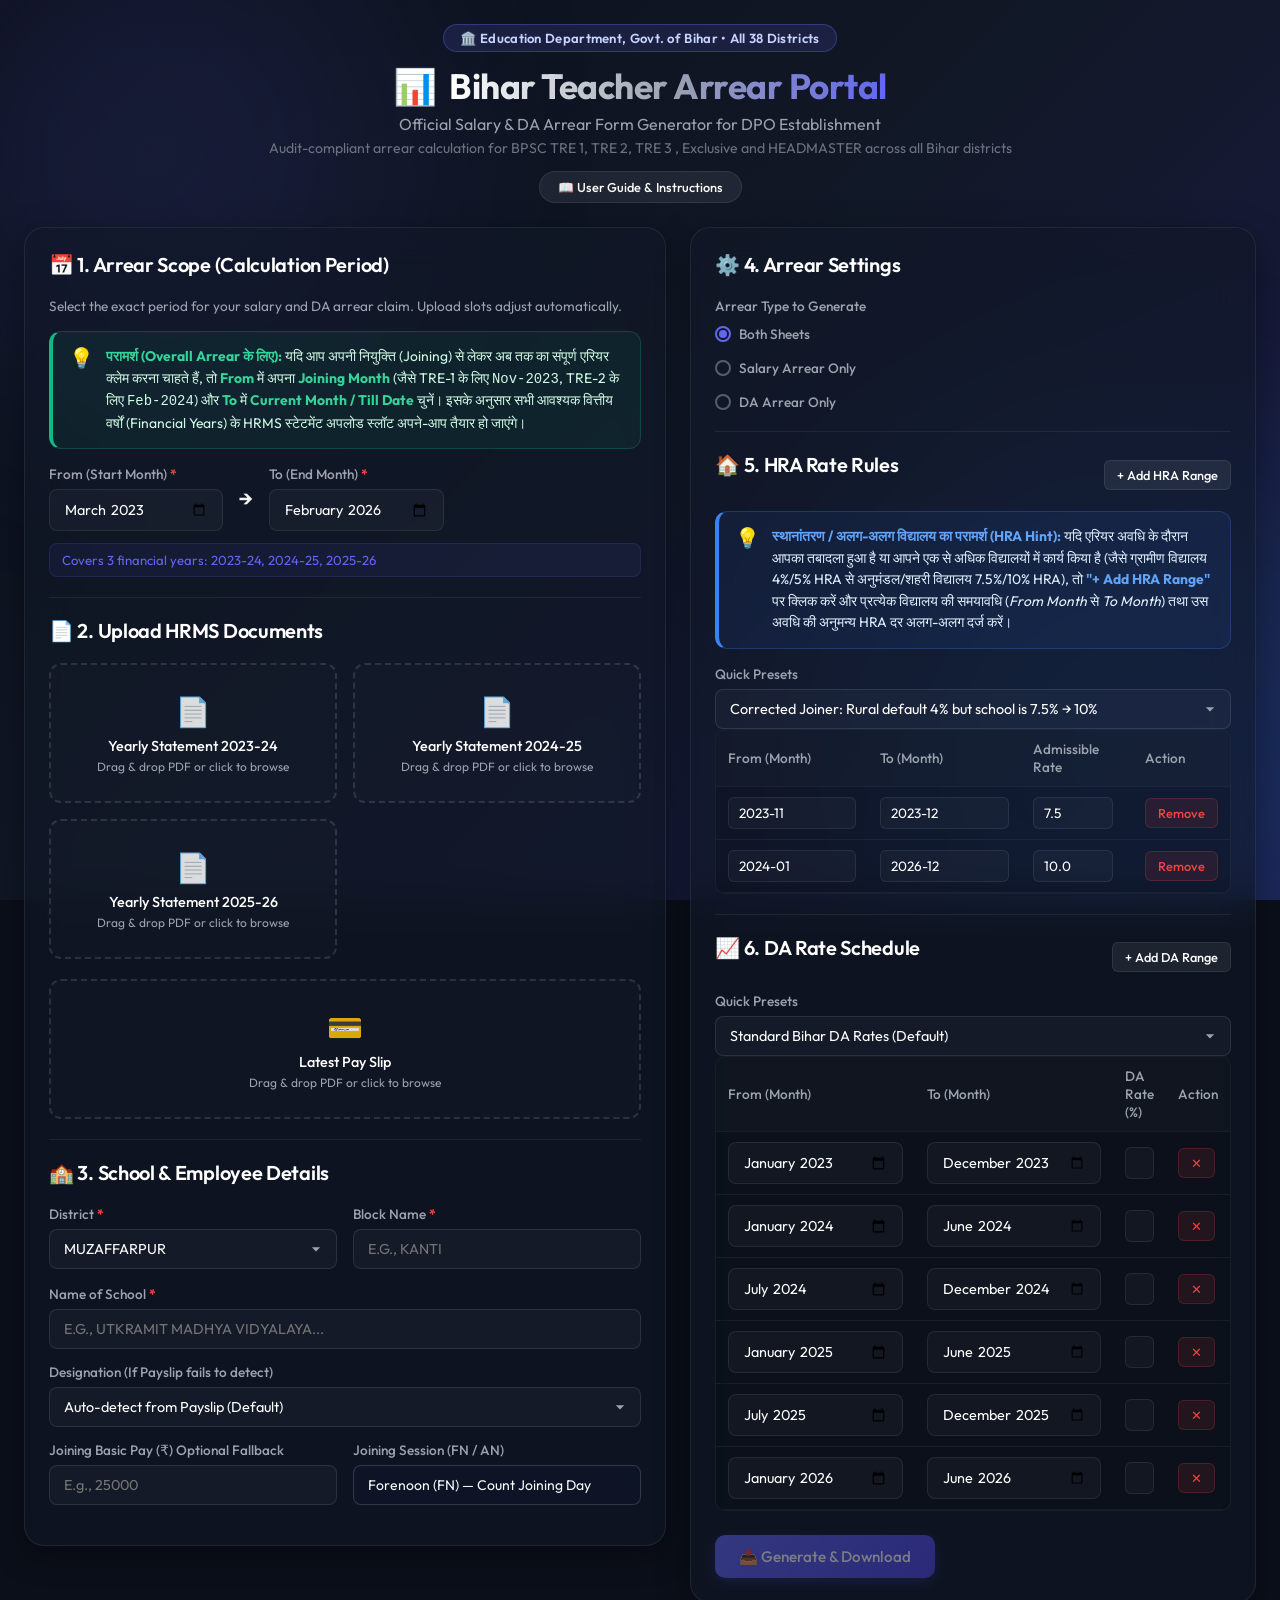
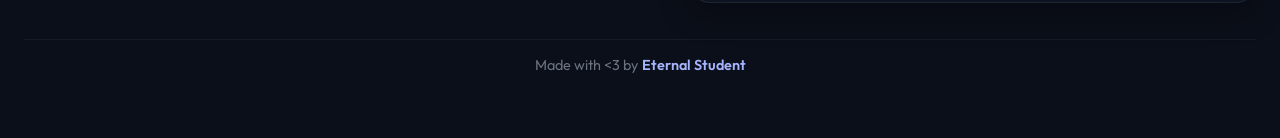
==== index.html @ 8f2e3400 "fix(ui): polish mobile design, add footer, Hindi guidance hints, and fix ACCOUNT typo in excel templ" ====
<!DOCTYPE html>
<html lang="en">
<head>
    <meta charset="UTF-8">
    <meta name="viewport" content="width=device-width, initial-scale=1.0">
    <title>Bihar Teacher Arrear Portal — DPO Establishment (All Districts)</title>
    <link rel="preconnect" href="https://fonts.googleapis.com">
    <link rel="preconnect" href="https://fonts.gstatic.com" crossorigin>
    <link href="https://fonts.googleapis.com/css2?family=Outfit:wght@300;400;500;600;700&display=swap" rel="stylesheet">
    <link rel="stylesheet" href="style.css">
    <script src="script.js" defer></script>
</head>
<body>
    <div class="glass-bg"></div>
    <div class="container">
        <header>
            <div class="portal-badge">🏛️ Education Department, Govt. of Bihar • All 38 Districts</div>
            <div class="logo-container">
                <div class="logo-icon">📊</div>
                <h1>Bihar Teacher Arrear Portal</h1>
            </div>
            <p class="subtitle">Official Salary & DA Arrear Form Generator for DPO Establishment</p>
            <p class="portal-desc">Audit-compliant arrear calculation for BPSC TRE 1, TRE 2, TRE 3 , Exclusive and HEADMASTER  across all Bihar districts</p>
            <div style="margin-top: 14px;">
                <button type="button" class="btn btn-secondary btn-sm" id="btn-open-guide" onclick="document.getElementById('user-guide-modal').style.display='flex'" style="border-radius: 20px; padding: 7px 18px; display: inline-flex; align-items: center; gap: 6px; cursor: pointer; font-weight: 500;">
                    📖 User Guide & Instructions
                </button>
            </div>
        </header>

        <main>
            <form id="arrear-form" class="grid-layout" enctype="multipart/form-data">
                <!-- Left Panel: Documents & Basic Info -->
                <section class="card upload-card">
                    <h2>📅 1. Arrear Scope (Calculation Period)</h2>
                    <p class="scope-description">Select the exact period for your salary and DA arrear claim. Upload slots adjust automatically.</p>
                    
                    <div class="guidance-box recommendation-box">
                        <div class="guidance-icon">💡</div>
                        <div class="guidance-content">
                            <strong>परामर्श (Overall Arrear के लिए):</strong>
                            यदि आप अपनी नियुक्ति (Joining) से लेकर अब तक का संपूर्ण एरियर क्लेम करना चाहते हैं, तो <strong>From</strong> में अपना <strong>Joining Month</strong> (जैसे TRE-1 के लिए <code>Nov-2023</code>, TRE-2 के लिए <code>Feb-2024</code>) और <strong>To</strong> में <strong>Current Month / Till Date</strong> चुनें। इसके अनुसार सभी आवश्यक वित्तीय वर्षों (Financial Years) के HRMS स्टेटमेंट अपलोड स्लॉट अपने-आप तैयार हो जाएंगे।
                        </div>
                    </div>

                    <div class="scope-selector">
                        <div class="input-group">
                            <label for="scope-start">From (Start Month) <span class="required-star">*</span></label>
                            <input type="month" id="scope-start" value="2023-03">
                        </div>
                        <span class="scope-arrow">→</span>
                        <div class="input-group">
                            <label for="scope-end">To (End Month) <span class="required-star">*</span></label>
                            <input type="month" id="scope-end" value="2026-02">
                        </div>
                    </div>
                    <div class="scope-info" id="scope-info">Covers 3 financial years: 2023-24, 2024-25, 2025-26</div>
                    
                    <div class="section-divider"></div>

                    <h2>📄 2. Upload HRMS Documents</h2>
                    <div class="upload-grid" id="upload-grid">
                        <!-- Dynamic yearly statement slots will be generated by JS -->
                    </div>
                    <div class="drop-zone" id="dz-ps" style="margin-bottom: 20px;">
                        <span class="drop-zone-icon">💳</span>
                        <span class="drop-zone-title">Latest Pay Slip</span>
                        <span class="drop-zone-desc">Drag & drop PDF or click to browse</span>
                        <div class="file-name-badge" id="name-ps"></div>
                    </div>
                    <input type="file" name="payslip_pdf" id="file-ps" accept="application/pdf" style="opacity: 0; position: absolute; width: 0; height: 0; pointer-events: none;">

                    <div class="section-divider"></div>

                    <h2>🏫 3. School & Employee Details</h2>
                    <div class="input-row">
                        <div class="input-group">
                            <label for="district">District <span class="required-star">*</span></label>
                            <select id="district" name="district" required class="uppercase-input">
                                <option value="ARARIA">ARARIA</option>
                                <option value="ARWAL">ARWAL</option>
                                <option value="AURANGABAD">AURANGABAD</option>
                                <option value="BANKA">BANKA</option>
                                <option value="BEGUSARAI">BEGUSARAI</option>
                                <option value="BHAGALPUR">BHAGALPUR</option>
                                <option value="BHOJPUR">BHOJPUR (ARA)</option>
                                <option value="BUXAR">BUXAR</option>
                                <option value="DARBHANGA">DARBHANGA</option>
                                <option value="EAST CHAMPARAN">EAST CHAMPARAN (MOTIHARI)</option>
                                <option value="GAYA">GAYA</option>
                                <option value="GOPALGANJ">GOPALGANJ</option>
                                <option value="JAMUI">JAMUI</option>
                                <option value="JEHANABAD">JEHANABAD</option>
                                <option value="KAIMUR">KAIMUR (BHABUA)</option>
                                <option value="KATIHAR">KATIHAR</option>
                                <option value="KHAGARIA">KHAGARIA</option>
                                <option value="KISHANGANJ">KISHANGANJ</option>
                                <option value="LAKHISARAI">LAKHISARAI</option>
                                <option value="MADHEPURA">MADHEPURA</option>
                                <option value="MADHUBANI">MADHUBANI</option>
                                <option value="MUNGER">MUNGER</option>
                                <option value="MUZAFFARPUR" selected>MUZAFFARPUR</option>
                                <option value="NALANDA">NALANDA (BIHAR SHARIF)</option>
                                <option value="NAWADA">NAWADA</option>
                                <option value="PATNA">PATNA</option>
                                <option value="PURNIA">PURNIA</option>
                                <option value="ROHTAS">ROHTAS (SASARAM)</option>
                                <option value="SAHARSA">SAHARSA</option>
                                <option value="SAMASTIPUR">SAMASTIPUR</option>
                                <option value="SARAN">SARAN (CHHAPRA)</option>
                                <option value="SHEIKHPURA">SHEIKHPURA</option>
                                <option value="SHEOHAR">SHEOHAR</option>
                                <option value="SITAMARHI">SITAMARHI</option>
                                <option value="SIWAN">SIWAN</option>
                                <option value="SUPAUL">SUPAUL</option>
                                <option value="VAISHALI">VAISHALI (HAJIPUR)</option>
                                <option value="WEST CHAMPARAN">WEST CHAMPARAN (BETTIAH)</option>
                                <option value="OTHER">OTHER (TYPE CUSTOM)</option>
                            </select>
                            <input type="text" id="district-custom" placeholder="ENTER DISTRICT NAME" style="display: none; margin-top: 8px; text-transform: uppercase;" class="uppercase-input">
                        </div>
                        <div class="input-group">
                            <label for="block-name">Block Name <span class="required-star">*</span></label>
                            <input type="text" id="block-name" name="block_name" placeholder="E.G., KANTI" required class="uppercase-input">
                        </div>
                    </div>
                    
                    <div class="input-group" style="margin-top: 14px;">
                        <label for="school-name">Name of School <span class="required-star">*</span></label>
                        <input type="text" id="school-name" name="school_name" placeholder="E.G., UTKRAMIT MADHYA VIDYALAYA..." required class="uppercase-input">
                    </div>
                    
                    <div class="input-group" style="margin-top: 14px;">
                        <label for="designation">Designation (If Payslip fails to detect)</label>
                        <select id="designation" name="designation">
                            <option value="">Auto-detect from Payslip (Default)</option>
                            <option value="School Teacher(1-5)">Basic Grade Teacher (Class 1-5)</option>
                            <option value="School Teacher(6-8)">Graduate Grade Teacher (Class 6-8)</option>
                            <option value="School Teacher(9-10)">Secondary Teacher (Class 9-10)</option>
                            <option value="School Teacher(11-12)">Higher Secondary Teacher (Class 11-12)</option>
                            <option value="Headmaster">Headmaster</option>
                        </select>
                    </div>
                    
                    <div class="input-row" style="margin-top: 14px;">
                        <div class="input-group">
                            <label for="joining-basic">Joining Basic Pay (₹) <span class="badge badge-info">Optional Fallback</span></label>
                            <input type="number" id="joining-basic" name="joining_basic" placeholder="E.g., 25000">
                        </div>

                        <div class="input-group">
                            <label for="joining-session">Joining Session (FN / AN)</label>
                            <select id="joining-session" name="joining_session" style="width: 100%; padding: 10px 14px; background: rgba(15, 23, 42, 0.6); border: 1px solid rgba(255, 255, 255, 0.15); border-radius: 8px; color: #f8fafc; font-size: 14px; outline: none;">
                                <option value="FN" selected>Forenoon (FN) — Count Joining Day</option>
                                <option value="AN">Afternoon (AN) — Exclude Joining Day</option>
                            </select>
                        </div>
                    </div>
                </section>

                <!-- Right Panel: Settings & Rules -->
                <section class="card settings-card">
                    <h2>⚙️ 4. Arrear Settings</h2>
                    <div class="input-row settings-row">
                        <div class="input-group">
                            <label>Arrear Type to Generate</label>
                            <div class="radio-group">
                                <label class="radio-label">
                                    <input type="radio" name="arrear_type" value="both" checked>
                                    <span class="radio-custom"></span> Both Sheets
                                </label>
                                <label class="radio-label">
                                    <input type="radio" name="arrear_type" value="salary">
                                    <span class="radio-custom"></span> Salary Arrear Only
                                </label>
                                <label class="radio-label">
                                    <input type="radio" name="arrear_type" value="da">
                                    <span class="radio-custom"></span> DA Arrear Only
                                </label>
                            </div>
                        </div>
                    </div>

                    <div class="section-divider"></div>

                    <div class="hra-section-header">
                        <h2>🏠 5. HRA Rate Rules</h2>
                        <button type="button" class="btn btn-secondary btn-sm" id="btn-add-hra">+ Add HRA Range</button>
                    </div>
                    
                    <div class="guidance-box hint-box">
                        <div class="guidance-icon">💡</div>
                        <div class="guidance-content">
                            <strong>स्थानांतरण / अलग-अलग विद्यालय का परामर्श (HRA Hint):</strong>
                            यदि एरियर अवधि के दौरान आपका तबादला हुआ है या आपने एक से अधिक विद्यालयों में कार्य किया है (जैसे ग्रामीण विद्यालय 4%/5% HRA से अनुमंडल/शहरी विद्यालय 7.5%/10% HRA), तो <strong>"+ Add HRA Range"</strong> पर क्लिक करें और प्रत्येक विद्यालय की समयावधि (<em>From Month</em> से <em>To Month</em>) तथा उस अवधि की अनुमन्य HRA दर अलग-अलग दर्ज करें।
                        </div>
                    </div>

                    <div class="input-group" style="margin-top: 8px;">
                        <label for="hra-presets">Quick Presets</label>
                        <select id="hra-presets" class="preset-select">
                            <option value="">-- Choose a standard preset or customize below --</option>
                            <option value="4to5">Cat A: 4% (before Jan-24) → 5% (after Jan-24)</option>
                            <option value="7.5to10">Cat B: 7.5% (before Jan-24) → 10% (after Jan-24)</option>
                            <option value="corrected">Corrected Joiner: Rural default 4% but school is 7.5% → 10%</option>
                            <option value="custom">Custom Configuration</option>
                        </select>
                    </div>

                    <div class="hra-table-container" style="margin-bottom: 20px;">
                        <table class="hra-table" id="hra-table">
                            <thead>
                                <tr>
                                    <th>From (Month)</th>
                                    <th>To (Month)</th>
                                    <th>Admissible Rate</th>
                                    <th>Action</th>
                                </tr>
                            </thead>
                            <tbody id="hra-table-body">
                                <!-- HRA Rows dynamically added -->
                            </tbody>
                        </table>
                    </div>

                    <div class="section-divider"></div>

                    <div class="hra-section-header">
                        <h2>📈 6. DA Rate Schedule</h2>
                        <button type="button" class="btn btn-secondary btn-sm" id="btn-add-da">+ Add DA Range</button>
                    </div>

                    <div class="input-group" style="margin-top: 8px;">
                        <label for="da-presets">Quick Presets</label>
                        <select id="da-presets" class="preset-select">
                            <option value="standard" selected>Standard Bihar DA Rates (Default)</option>
                            <option value="custom">Custom Configuration</option>
                        </select>
                    </div>

                    <div class="hra-table-container">
                        <table class="hra-table" id="da-table">
                            <thead>
                                <tr>
                                    <th>From (Month)</th>
                                    <th>To (Month)</th>
                                    <th>DA Rate (%)</th>
                                    <th>Action</th>
                                </tr>
                            </thead>
                            <tbody id="da-table-body">
                                <!-- DA Rows dynamically added -->
                            </tbody>
                        </table>
                    </div>

                    <div class="actions" style="margin-top: 24px;">
                        <button type="submit" class="btn btn-primary" id="btn-submit" disabled>📥 Generate & Download</button>
                    </div>
                </section>
            </form>

            <div class="progress-bar-container" id="progress-container" style="display: none;">
                <div class="progress-bar" id="progress-bar"></div>
                <div class="progress-status" id="progress-status">Uploading documents...</div>
            </div>
        </main>

        <footer class="site-footer">
            <p>Made with &lt;3 by <strong>Eternal Student</strong></p>
        </footer>
    </div>

    <!-- Donation Modal -->
    <div id="donation-modal" class="modal-overlay" style="display: none;">
        <div class="modal-content">
            <button class="modal-close-btn" id="btn-close-modal">×</button>
            <div class="modal-header-box">
                <div class="modal-icon">☕</div>
                <h2>Thank You for Using the Portal!</h2>
                <p>Your arrear spreadsheet has been generated successfully and your download has started.</p>
            </div>
            
            <div class="modal-body-text">
                <p>If you found this tool helpful and appreciate the independent developer's effort to save your valuable time, consider supporting further maintenance and server costs by buying a cup of tea!</p>
            </div>
            
            <div class="qr-pay-card" onclick="window.location.href='upi://pay?pa=eternalstudent@cnrb&pn=Teacher%20Arrear%20Portal&cu=INR'" style="cursor: pointer; background: rgba(255, 255, 255, 0.04); border: 1px solid rgba(99, 102, 241, 0.25); border-radius: 16px; padding: 16px; margin-bottom: 16px; text-align: center; transition: transform 0.2s, border-color 0.2s;">
                <div style="background: #ffffff; padding: 12px; border-radius: 12px; display: inline-block; box-shadow: 0 8px 24px rgba(0, 0, 0, 0.4);">
                    <img src="[data-uri]" alt="Scan to Pay via UPI" style="width: 170px; height: 170px; display: block; border-radius: 6px;">
                </div>
                <div style="margin-top: 10px; font-size: 0.82rem; color: #a5b4fc; font-weight: 500; display: flex; align-items: center; justify-content: center; gap: 6px;">
                    <span>📲</span> <span>Scan with PhonePe, GPay, Paytm or BHIM</span>
                </div>
            </div>

            <div class="upi-box" onclick="navigator.clipboard.writeText('eternalstudent@cnrb'); alert('UPI ID copied: eternalstudent@cnrb');" style="cursor: pointer;" title="Click to copy UPI ID">
                <span class="upi-label">UPI ID:</span>
                <span class="upi-value">eternalstudent@cnrb</span>
                <span style="font-size: 0.75rem; color: #a5b4fc; background: rgba(99, 102, 241, 0.2); padding: 2px 6px; border-radius: 4px; margin-left: 4px;">Copy</span>
            </div>
            <button class="btn btn-primary" id="btn-modal-ok" style="width: 100%;">Got it, Close</button>
        </div>
    </div>

    <!-- User Guide Modal -->
    <div id="user-guide-modal" class="modal-overlay" style="display: none;">
        <div class="modal-content guide-modal-content">
            <button class="modal-close-btn" id="btn-close-guide" onclick="document.getElementById('user-guide-modal').style.display='none'">×</button>
            <div class="modal-header-box">
                <div class="modal-icon">📖</div>
                <h2>Portal User Guide & Instructions</h2>
                <p>Complete guide to generating audit-compliant Bihar Teacher Arrear Forms (All 38 Districts)</p>
            </div>
            
            <div class="guide-scroll-body">
                <div class="guide-section">
                    <h3>🚀 1. Prerequisites (Documents Needed)</h3>
                    <ul>
                        <li><strong>Latest Pay Slip PDF:</strong> Auto-extracts Name, PRAN, PAN, Bank Account, IFSC, and Date of Joining (DOJ).</li>
                        <li><strong>Yearly Payment Statement PDFs:</strong> Auto-extracts monthly drawn salary. Supports full 12-month or ongoing/partial FY statements.</li>
                    </ul>
                </div>

                <div class="guide-section">
                    <h3>📑 2. Step-by-Step Instructions</h3>
                    <ol>
                        <li><strong>Arrear Scope:</strong> Select From & To months. <em>Recommendation:</em> Set From month to your joining month and To month to till date for an overall complete claim. Upload slots adjust automatically.</li>
                        <li><strong>Upload PDFs:</strong> Drag & drop or browse your HRMS statements and pay slip.</li>
                        <li><strong>District & School Details:</strong> Select your District (supports all 38 districts of Bihar) and enter Block Name and School Name. All names are automatically formatted in capital letters on the official DPO format.</li>
                        <li><strong>Designation & Basic Fallbacks:</strong> If payslip fails to auto-detect designation, select it manually. If joining month was partial or non-standard, enter your <em>Joining Basic Pay (₹)</em> to lock in the statutory Fitment Matrix step.</li>
                        <li><strong>HRA Rates & Multi-School Transfers:</strong> Choose HRA presets (4%→5%, 7.5%→10%, or Corrected Joiner). If you transferred between rural and urban schools during the arrear period, add separate rows for each school's period.</li>
                    </ol>
                </div>

                <div class="guide-section">
                    <h3>🧮 3. Excel Formulas & Arrear Deduction</h3>
                    <p>The generated Excel embeds live formulas matching official DPO formats:</p>
                    <ul>
                        <li><strong>Admissible Net:</strong> <code>Gross - NPS - GIS - Professional Tax</code></li>
                        <li><strong>Drawn Net:</strong> <code>Regular Drawn Gross - NPS - GIS</code></li>
                        <li><strong>Arrear Row:</strong> If an arrear bill was drawn in a month, an <em>Arrear Row</em> is added right below that month. Arrear Gross is placed under Basic, Arrear NPS under NPS, and Arrear Net under Net Amount.</li>
                        <li><strong>Net Difference:</strong> Automatically subtracts Arrear Row Net from total arrear payable.</li>
                    </ul>
                </div>

                <div class="guide-section warning-guide-box">
                    <h3>🛠️ 4. Manual Verification & Troubleshooting</h3>
                    <p><strong>Value Discrepancy Tip:</strong> If any month in the generated Excel has a discrepancy compared to your official records, verify that month against your HRMS Yearly Payment Statement. You can directly paste or type the correct drawn value into the Excel sheet — all formulas will instantly recalculate the totals automatically!</p>
                </div>
            </div>

            <button class="btn btn-primary" id="btn-guide-ok" onclick="document.getElementById('user-guide-modal').style.display='none'" style="margin-top: 16px; width: 100%;">Got it, Close</button>
        </div>
    </div>
</body>
</html>
---- style.css ----
/* style.css - Premium Glassmorphism Theme in Dark Mode */

:root {
    --bg-gradient: linear-gradient(135deg, #0b0f19 0%, #111827 50%, #1e1b4b 100%);
    --panel-bg: rgba(17, 24, 39, 0.55);
    --panel-border: rgba(255, 255, 255, 0.07);
    --accent-glow: rgba(99, 102, 241, 0.15);
    --accent-color: #6366f1; /* Indigo */
    --accent-gradient: linear-gradient(135deg, #6366f1 0%, #4f46e5 100%);
    --accent-hover: #4f46e5;
    
    --text-primary: #f3f4f6;
    --text-secondary: #9ca3af;
    --text-muted: #6b7280;
    
    --success-color: #10b981; /* Teal */
    --warning-color: #f59e0b; /* Amber */
    --danger-color: #ef4444; /* Rose */
}

* {
    margin: 0;
    padding: 0;
    box-sizing: border-box;
}

body {
    font-family: 'Outfit', sans-serif;
    background-color: #0b0f19;
    background-image: var(--bg-gradient);
    background-attachment: fixed;
    color: var(--text-primary);
    min-height: 100vh;
    display: flex;
    justify-content: center;
    align-items: center;
    padding: 24px;
    overflow-x: hidden;
}

/* Glass background circles */
.glass-bg {
    position: fixed;
    top: 0;
    left: 0;
    right: 0;
    bottom: 0;
    pointer-events: none;
    z-index: -1;
    overflow: hidden;
}

.glass-bg::before, .glass-bg::after {
    content: '';
    position: absolute;
    border-radius: 50%;
    filter: blur(120px);
    opacity: 0.13;
}

.glass-bg::before {
    width: 500px;
    height: 500px;
    background: #6366f1;
    top: -100px;
    left: -100px;
}

.glass-bg::after {
    width: 600px;
    height: 600px;
    background: #0ea5e9;
    bottom: -150px;
    right: -150px;
}

.container {
    width: 100%;
    max-width: 1400px;
    margin: 0 auto;
}

header {
    margin-bottom: 24px;
    text-align: center;
}

.logo-container {
    display: flex;
    align-items: center;
    justify-content: center;
    gap: 12px;
    margin-bottom: 6px;
}

.logo-icon {
    font-size: 2.2rem;
    animation: pulse 2s infinite ease-in-out;
}

header h1 {
    font-weight: 700;
    font-size: 2.2rem;
    letter-spacing: -0.5px;
    background: linear-gradient(to right, #ffffff, #9ca3af, #6366f1);
    -webkit-background-clip: text;
    -webkit-text-fill-color: transparent;
}

.subtitle {
    font-size: 1rem;
    color: var(--text-secondary);
}

.portal-badge {
    display: inline-flex;
    align-items: center;
    gap: 6px;
    padding: 5px 16px;
    border-radius: 20px;
    font-size: 0.82rem;
    font-weight: 600;
    letter-spacing: 0.3px;
    background: rgba(99, 102, 241, 0.15);
    border: 1px solid rgba(99, 102, 241, 0.35);
    color: #c7d2fe;
    margin-bottom: 12px;
}

.portal-desc {
    font-size: 0.88rem;
    color: var(--text-muted);
    margin-top: 5px;
}

/* Guidance & Hint Callout Boxes */
.guidance-box {
    display: flex;
    align-items: flex-start;
    gap: 12px;
    padding: 14px 16px;
    border-radius: 12px;
    margin: 14px 0 16px 0;
    font-size: 0.87rem;
    line-height: 1.55;
    transition: all 0.2s ease;
}

.guidance-icon {
    font-size: 1.25rem;
    line-height: 1;
    flex-shrink: 0;
    margin-top: 2px;
}

.guidance-content {
    flex: 1;
}

.recommendation-box {
    background: rgba(16, 185, 129, 0.08);
    border: 1px solid rgba(16, 185, 129, 0.25);
    border-left: 4px solid var(--success-color);
    color: #d1fae5;
}

.recommendation-box strong {
    color: #34d399;
}

.hint-box {
    background: rgba(59, 130, 246, 0.08);
    border: 1px solid rgba(59, 130, 246, 0.25);
    border-left: 4px solid #3b82f6;
    color: #e0f2fe;
}

.hint-box strong {
    color: #60a5fa;
}



.uppercase-input {
    text-transform: uppercase;
}

.required-star {
    color: var(--danger-color);
    font-weight: bold;
}

/* Main Grid Layout */
.grid-layout {
    display: grid;
    grid-template-columns: 1.1fr 0.9fr;
    gap: 24px;
    align-items: start;
}

@media (max-width: 1024px) {
    .grid-layout {
        grid-template-columns: 1fr;
    }
}

/* Card glassmorphism styling */
.card {
    background: var(--panel-bg);
    border: 1px solid var(--panel-border);
    border-radius: 20px;
    padding: 24px;
    backdrop-filter: blur(20px);
    -webkit-backdrop-filter: blur(20px);
    box-shadow: 0 8px 32px 0 rgba(0, 0, 0, 0.37);
    transition: transform 0.3s ease, box-shadow 0.3s ease;
}

.card:hover {
    box-shadow: 0 12px 40px 0 rgba(99, 102, 241, 0.1);
}

.card h2 {
    font-size: 1.25rem;
    font-weight: 600;
    margin-bottom: 20px;
    color: #ffffff;
    display: flex;
    align-items: center;
    gap: 8px;
    letter-spacing: -0.3px;
}

/* Upload zone grid */
.upload-grid {
    display: grid;
    grid-template-columns: 1fr 1fr;
    gap: 16px;
    margin-bottom: 20px;
}

@media (max-width: 640px) {
    .upload-grid {
        grid-template-columns: 1fr;
    }
}

.drop-zone {
    border: 2px dashed rgba(255, 255, 255, 0.12);
    border-radius: 12px;
    padding: 20px;
    text-align: center;
    cursor: pointer;
    background: rgba(255, 255, 255, 0.01);
    transition: all 0.3s cubic-bezier(0.4, 0, 0.2, 1);
    display: flex;
    flex-direction: column;
    align-items: center;
    justify-content: center;
    min-height: 140px;
}

.drop-zone:hover, .drop-zone.dragover {
    border-color: var(--accent-color);
    background: rgba(99, 102, 241, 0.04);
    box-shadow: 0 0 16px var(--accent-glow);
}

.drop-zone-icon {
    font-size: 1.8rem;
    margin-bottom: 8px;
    opacity: 0.85;
}

.drop-zone-title {
    font-weight: 500;
    font-size: 0.9rem;
    margin-bottom: 4px;
    color: #ffffff;
}

.drop-zone-desc {
    font-size: 0.75rem;
    color: var(--text-secondary);
}

.file-name-badge {
    margin-top: 10px;
    font-size: 0.8rem;
    color: var(--success-color);
    background: rgba(16, 185, 129, 0.1);
    padding: 4px 8px;
    border-radius: 6px;
    display: none;
    max-width: 90%;
    overflow: hidden;
    text-overflow: ellipsis;
    white-space: nowrap;
}

/* Dividers & Form Groups */
.section-divider {
    height: 1px;
    background: rgba(255, 255, 255, 0.07);
    margin: 20px 0;
}

.input-row {
    display: grid;
    grid-template-columns: 1fr 1fr;
    gap: 16px;
    margin-bottom: 16px;
}

.input-group {
    display: flex;
    flex-direction: column;
    gap: 6px;
}

.input-group label {
    font-size: 0.85rem;
    font-weight: 500;
    color: var(--text-secondary);
}

.input-group input[type="text"], 
.input-group input[type="number"], 
.input-group select, 
.preset-select {
    background: rgba(255, 255, 255, 0.03);
    border: 1px solid rgba(255, 255, 255, 0.1);
    border-radius: 8px;
    padding: 10px 14px;
    color: #ffffff;
    font-family: inherit;
    font-size: 0.9rem;
    outline: none;
    transition: all 0.3s ease;
    width: 100%;
}

.input-group select, .preset-select {
    cursor: pointer;
    appearance: none;
    -webkit-appearance: none;
    -moz-appearance: none;
    background-image: url("data:image/svg+xml;utf8,<svg fill='%239ca3af' height='24' viewBox='0 0 24 24' width='24' xmlns='http://www.w3.org/2000/svg'><path d='M7 10l5 5 5-5z'/><path d='M0 0h24v24H0z' fill='none'/></svg>");
    background-repeat: no-repeat;
    background-position: right 10px center;
    background-size: 20px;
    padding-right: 35px;
}

.input-group input[type="text"]:focus, 
.input-group input[type="number"]:focus, 
.input-group select:focus, 
.preset-select:focus {
    border-color: var(--accent-color);
    box-shadow: 0 0 10px var(--accent-glow);
    background: rgba(255, 255, 255, 0.05);
}

.preset-select option, .input-group select option {
    background: #0f172a;
    color: #ffffff;
}

/* Radio buttons alignment */
.radio-group {
    display: flex;
    gap: 16px;
    margin-top: 4px;
    flex-wrap: wrap;
}

.radio-label {
    display: flex;
    align-items: center;
    gap: 8px;
    cursor: pointer;
    font-size: 0.88rem;
    color: var(--text-secondary);
}

.radio-label input {
    display: none;
}

.radio-custom {
    width: 16px;
    height: 16px;
    border: 2px solid rgba(255, 255, 255, 0.3);
    border-radius: 50%;
    display: inline-block;
    position: relative;
    transition: all 0.3s ease;
}

.radio-label input:checked + .radio-custom {
    border-color: var(--accent-color);
}

.radio-label input:checked + .radio-custom::after {
    content: '';
    width: 8px;
    height: 8px;
    background: var(--accent-color);
    border-radius: 50%;
    position: absolute;
    top: 50%;
    left: 50%;
    transform: translate(-50%, -50%);
}

/* HRA rate builder section */
.hra-section-header {
    display: flex;
    justify-content: space-between;
    align-items: center;
    margin-bottom: 12px;
}

.hra-table-container {
    background: rgba(0, 0, 0, 0.15);
    border-radius: 10px;
    border: 1px solid rgba(255, 255, 255, 0.05);
    overflow: hidden;
    margin-bottom: 24px;
}

.hra-table {
    width: 100%;
    border-collapse: collapse;
    font-size: 0.85rem;
}

.hra-table th, .hra-table td {
    padding: 10px 12px;
    text-align: left;
    border-bottom: 1px solid rgba(255, 255, 255, 0.05);
}

.hra-table th {
    background: rgba(255, 255, 255, 0.02);
    color: var(--text-secondary);
    font-weight: 500;
}

.hra-table input {
    background: rgba(255, 255, 255, 0.03);
    border: 1px solid rgba(255, 255, 255, 0.08);
    border-radius: 6px;
    padding: 6px 10px;
    color: #ffffff;
    font-family: inherit;
    font-size: 0.85rem;
    width: 100%;
    outline: none;
}

.hra-table input:focus {
    border-color: var(--accent-color);
}

/* Action buttons */
.action-buttons {
    display: grid;
    grid-template-columns: 1fr 1fr;
    gap: 16px;
    margin-top: 16px;
}

.btn {
    font-family: inherit;
    font-size: 0.95rem;
    font-weight: 500;
    padding: 12px 24px;
    border-radius: 10px;
    cursor: pointer;
    border: none;
    transition: all 0.3s cubic-bezier(0.4, 0, 0.2, 1);
    display: flex;
    align-items: center;
    justify-content: center;
    gap: 8px;
}

.btn:disabled {
    opacity: 0.45;
    cursor: not-allowed;
}

.btn-primary {
    background: var(--accent-gradient);
    color: #ffffff;
    box-shadow: 0 4px 14px rgba(99, 102, 241, 0.3);
}

.btn-primary:not(:disabled):hover {
    background: var(--accent-color);
    box-shadow: 0 6px 20px rgba(99, 102, 241, 0.5);
    transform: translateY(-2px);
}

.btn-secondary {
    background: rgba(255, 255, 255, 0.07);
    color: #ffffff;
    border: 1px solid rgba(255, 255, 255, 0.08);
}

.btn-secondary:not(:disabled):hover {
    background: rgba(255, 255, 255, 0.12);
    transform: translateY(-2px);
}

.btn-sm {
    padding: 6px 12px;
    font-size: 0.8rem;
    border-radius: 6px;
}

.btn-danger {
    background: rgba(239, 68, 68, 0.1);
    color: var(--danger-color);
    border: 1px solid rgba(239, 68, 68, 0.2);
}

.btn-danger:hover {
    background: rgba(239, 68, 68, 0.2);
}

/* Right Panel: Preview Section */
.preview-placeholder {
    height: 400px;
    display: flex;
    flex-direction: column;
    align-items: center;
    justify-content: center;
    text-align: center;
    color: var(--text-secondary);
    padding: 24px;
}

.spinner-icon {
    font-size: 3rem;
    margin-bottom: 16px;
    opacity: 0.5;
}

.preview-placeholder p {
    font-size: 0.85rem;
    max-width: 300px;
    margin-top: 6px;
}

.preview-content {
    animation: fadeIn 0.4s ease-in-out;
}

.alert-box {
    background: rgba(245, 158, 11, 0.1);
    border: 1px solid rgba(245, 158, 11, 0.2);
    color: var(--warning-color);
    border-radius: 8px;
    padding: 12px 16px;
    font-size: 0.82rem;
    margin-bottom: 16px;
}

.employee-header {
    display: flex;
    align-items: center;
    gap: 16px;
    background: rgba(255, 255, 255, 0.02);
    border: 1px solid rgba(255, 255, 255, 0.05);
    border-radius: 12px;
    padding: 16px;
    margin-bottom: 16px;
}

.emp-avatar {
    font-size: 2.2rem;
    background: rgba(99, 102, 241, 0.1);
    width: 50px;
    height: 50px;
    border-radius: 50%;
    display: flex;
    align-items: center;
    justify-content: center;
}

.emp-meta h3 {
    font-size: 1.1rem;
    color: #ffffff;
    font-weight: 600;
}

.emp-meta p {
    font-size: 0.8rem;
    color: var(--text-secondary);
}

.emp-badge {
    margin-left: auto;
    font-size: 0.78rem;
    background: var(--accent-gradient);
    color: #ffffff;
    padding: 4px 10px;
    border-radius: 20px;
    font-weight: 500;
}

.info-grid {
    display: grid;
    grid-template-columns: 1fr 1fr;
    gap: 12px;
    margin-bottom: 16px;
}

.info-item {
    background: rgba(0, 0, 0, 0.15);
    border: 1px solid rgba(255, 255, 255, 0.03);
    border-radius: 8px;
    padding: 10px 14px;
    display: flex;
    flex-direction: column;
}

.info-label {
    font-size: 0.75rem;
    color: var(--text-secondary);
    margin-bottom: 2px;
}

.info-val {
    font-size: 0.88rem;
    font-weight: 500;
    color: #ffffff;
}

/* Metric display */
.summary-box {
    background: rgba(99, 102, 241, 0.07);
    border: 1px solid rgba(99, 102, 241, 0.15);
    border-radius: 12px;
    padding: 18px;
    margin-bottom: 20px;
    text-align: center;
    position: relative;
    overflow: hidden;
}

.summary-metric {
    display: flex;
    flex-direction: column;
    margin-bottom: 6px;
}

.metric-label {
    font-size: 0.85rem;
    color: var(--text-secondary);
}

.metric-val {
    font-size: 2rem;
    font-weight: 700;
    color: #ffffff;
    background: linear-gradient(to right, #ffffff, #a5b4fc);
    -webkit-background-clip: text;
    -webkit-text-fill-color: transparent;
}

.summary-desc {
    font-size: 0.82rem;
    font-style: italic;
    color: var(--text-secondary);
}

/* Detail list styling */
.details-list-header {
    margin-bottom: 10px;
}

.details-list-header h3 {
    font-size: 0.95rem;
    color: #ffffff;
    font-weight: 600;
}

.details-list-container {
    max-height: 250px;
    overflow-y: auto;
    border-radius: 10px;
    border: 1px solid rgba(255, 255, 255, 0.05);
    background: rgba(0, 0, 0, 0.15);
}

.details-table {
    width: 100%;
    border-collapse: collapse;
    font-size: 0.8rem;
}

.details-table th, .details-table td {
    padding: 8px 12px;
    text-align: left;
    border-bottom: 1px solid rgba(255, 255, 255, 0.05);
}

.details-table th {
    background: rgba(255, 255, 255, 0.02);
    color: var(--text-secondary);
    position: sticky;
    top: 0;
    z-index: 10;
}

.details-table tr:hover td {
    background: rgba(255, 255, 255, 0.02);
}

/* Animations */
@keyframes pulse {
    0%, 100% { transform: scale(1); }
    50% { transform: scale(1.08); }
}

@keyframes fadeIn {
    from { opacity: 0; transform: translateY(10px); }
    to { opacity: 1; transform: translateY(0); }
}

/* Helper Utilities */
.text-success {
    color: var(--success-color) !important;
}

.text-bold {
    font-weight: 600;
}

/* Progress Bar Styles */
.progress-container {
    background: rgba(255, 255, 255, 0.03);
    border: 1px solid rgba(255, 255, 255, 0.08);
    border-radius: 12px;
    padding: 15px;
    box-shadow: 0 4px 30px rgba(0, 0, 0, 0.2);
    backdrop-filter: blur(10px);
    -webkit-backdrop-filter: blur(10px);
    animation: fadeIn 0.3s ease-out;
}

.progress-header {
    display: flex;
    justify-content: space-between;
    align-items: center;
    margin-bottom: 8px;
    font-size: 0.85rem;
}

.progress-status {
    font-weight: 500;
    color: var(--text-secondary);
}

.progress-percent {
    font-weight: 700;
    color: var(--primary-color);
}

.progress-bar-bg {
    width: 100%;
    height: 8px;
    background: rgba(255, 255, 255, 0.05);
    border-radius: 4px;
    overflow: hidden;
}

.progress-bar-fill {
    height: 100%;
    width: 0%;
    background: linear-gradient(90deg, var(--primary-color), #8b5cf6);
    border-radius: 4px;
    transition: width 0.3s ease-in-out;
    box-shadow: 0 0 10px rgba(99, 102, 241, 0.5);
}

/* Arrear Scope Section */
.scope-description {
    font-size: 0.85rem;
    color: var(--text-secondary);
    margin-bottom: 16px;
}

.scope-selector {
    display: flex;
    align-items: center;
    gap: 16px;
    margin-bottom: 12px;
}

.scope-arrow {
    color: var(--primary-color);
    font-size: 1.3rem;
    font-weight: 600;
}

.scope-info {
    font-size: 0.82rem;
    color: var(--accent-color);
    padding: 8px 12px;
    background: rgba(99, 102, 241, 0.08);
    border: 1px solid rgba(99, 102, 241, 0.15);
    border-radius: 8px;
    margin-bottom: 8px;
}

input[type="month"] {
    background: rgba(255, 255, 255, 0.03);
    border: 1px solid rgba(255, 255, 255, 0.08);
    border-radius: 8px;
    padding: 10px 14px;
    color: #ffffff;
    font-family: inherit;
    font-size: 0.9rem;
    outline: none;
    width: 100%;
}

input[type="month"]:focus {
    border-color: var(--accent-color);
}

/* Fitment Badge */
.fitment-badge {
    background: rgba(16, 185, 129, 0.08);
    border: 1px solid rgba(16, 185, 129, 0.2);
    border-radius: 10px;
    padding: 14px 16px;
    margin-bottom: 16px;
}

.fitment-header {
    font-size: 0.82rem;
    font-weight: 600;
    color: #10b981;
    margin-bottom: 8px;
    text-transform: uppercase;
    letter-spacing: 0.5px;
}

.fitment-details {
    display: flex;
    gap: 20px;
    flex-wrap: wrap;
}

.fitment-item {
    font-size: 0.88rem;
    color: var(--text-secondary);
}

.fitment-item strong {
    color: #ffffff;
}

/* Footer Styling */
footer {
    text-align: center;
    margin-top: 3rem;
    padding: 1.5rem 0;
    font-size: 0.85rem;
    color: var(--text-secondary);
    border-top: 1px solid rgba(255, 255, 255, 0.05);
}

footer .heart {
    color: #ef4444;
    animation: heartBeat 1.2s infinite;
    display: inline-block;
}

@keyframes heartBeat {
    0%, 100% { transform: scale(1); }
    50% { transform: scale(1.2); }
}

/* Modal Overlay */
.modal-overlay {
    position: fixed;
    top: 0;
    left: 0;
    width: 100%;
    height: 100%;
    background: rgba(0, 0, 0, 0.6);
    backdrop-filter: blur(8px);
    -webkit-backdrop-filter: blur(8px);
    display: flex;
    justify-content: center;
    align-items: center;
    z-index: 2000;
    animation: fadeIn 0.25s ease-out;
}

/* Modal Content Card */
.modal-content {
    background: rgba(20, 24, 33, 0.95);
    border: 1px solid rgba(255, 255, 255, 0.1);
    border-radius: 16px;
    padding: 30px;
    width: 90%;
    max-width: 450px;
    text-align: center;
    box-shadow: 0 10px 40px rgba(0, 0, 0, 0.5);
    position: relative;
    animation: scaleIn 0.3s cubic-bezier(0.34, 1.56, 0.64, 1);
}

@keyframes scaleIn {
    from { transform: scale(0.9); opacity: 0; }
    to { transform: scale(1); opacity: 1; }
}

.modal-close-btn {
    position: absolute;
    top: 15px;
    right: 15px;
    background: none;
    border: none;
    font-size: 1.5rem;
    color: var(--text-secondary);
    cursor: pointer;
    transition: color 0.2s;
}

.modal-close-btn:hover {
    color: #ffffff;
}

.modal-icon {
    font-size: 3rem;
    margin-bottom: 15px;
}

.modal-content h2 {
    font-size: 1.3rem;
    font-weight: 600;
    margin-bottom: 10px;
    color: #ffffff;
}

.modal-content p {
    font-size: 0.9rem;
    color: var(--text-secondary);
    line-height: 1.5;
    margin-bottom: 20px;
}

/* UPI Info Container */
.upi-box {
    background: rgba(99, 102, 241, 0.08);
    border: 1px dashed rgba(99, 102, 241, 0.3);
    border-radius: 8px;
    padding: 12px;
    margin-bottom: 20px;
    display: flex;
    justify-content: center;
    align-items: center;
    gap: 8px;
    font-size: 0.95rem;
}

.upi-label {
    color: var(--text-secondary);
    font-weight: 500;
}

.upi-value {
    color: #ffffff;
    font-weight: 700;
    letter-spacing: 0.5px;
}

/* User Guide Modal Styles */
.guide-modal-content {
    max-width: 650px !important;
    text-align: left !important;
    max-height: 85vh;
    display: flex;
    flex-direction: column;
}

.modal-header-box {
    text-align: center;
    margin-bottom: 16px;
}

.guide-scroll-body {
    overflow-y: auto;
    max-height: 55vh;
    padding-right: 8px;
    margin-bottom: 12px;
}

.guide-section {
    background: rgba(255, 255, 255, 0.02);
    border: 1px solid rgba(255, 255, 255, 0.06);
    border-radius: 10px;
    padding: 16px;
    margin-bottom: 14px;
}

.guide-section h3 {
    font-size: 1rem;
    color: #ffffff;
    margin-bottom: 8px;
}

.guide-section p, .guide-section li {
    font-size: 0.86rem;
    color: var(--text-secondary);
    line-height: 1.5;
}

.guide-section ul, .guide-section ol {
    margin-left: 18px;
    margin-top: 6px;
}

.guide-section code {
    background: rgba(99, 102, 241, 0.15);
    color: #a5b4fc;
    padding: 2px 6px;
    border-radius: 4px;
    font-family: monospace;
    font-size: 0.82rem;
}

.warning-guide-box {
    background: rgba(245, 158, 11, 0.08);
    border: 1px solid rgba(245, 158, 11, 0.2);
}

.warning-guide-box h3 {
    color: var(--warning-color);
}


/* Site Footer */
.site-footer {
    margin-top: 36px;
    margin-bottom: 24px;
    text-align: center;
    padding: 16px;
    color: var(--text-muted);
    font-size: 0.9rem;
}

.site-footer p {
    display: inline-flex;
    align-items: center;
    justify-content: center;
    gap: 4px;
}

.site-footer strong {
    color: #a5b4fc;
    font-weight: 600;
}

/* Responsive adjustments for tablet and mobile screens (<= 768px) */
@media (max-width: 768px) {
    body {
        padding: 16px 12px;
    }

    .container {
        width: 100%;
        max-width: 100%;
        padding: 0;
    }

    header {
        margin-bottom: 20px;
    }

    header h1 {
        font-size: 1.8rem;
    }

    .subtitle {
        font-size: 0.95rem;
    }

    .portal-desc {
        font-size: 0.86rem;
        padding: 0 4px;
        line-height: 1.45;
    }

    .card {
        padding: 20px 16px;
        border-radius: 16px;
    }

    .card h2 {
        font-size: 1.15rem;
        margin-bottom: 16px;
    }

    .upload-grid {
        grid-template-columns: 1fr;
        gap: 12px;
    }

    .input-row {
        grid-template-columns: 1fr;
        gap: 14px;
        margin-bottom: 14px;
    }

    .scope-selector {
        flex-direction: column;
        align-items: stretch;
        gap: 10px;
    }

    .scope-selector .input-group {
        width: 100%;
    }

    .scope-arrow {
        align-self: center;
        transform: rotate(90deg);
        margin: 2px 0;
        font-size: 1.2rem;
    }

    .radio-group {
        flex-direction: column;
        gap: 10px;
        width: 100%;
    }

    .radio-label {
        width: 100%;
        padding: 10px 14px;
        background: rgba(255, 255, 255, 0.03);
        border: 1px solid rgba(255, 255, 255, 0.08);
        border-radius: 8px;
        transition: all 0.2s ease;
    }

    .radio-label:hover {
        background: rgba(255, 255, 255, 0.06);
    }

    .guidance-box {
        padding: 12px 14px;
        gap: 10px;
        font-size: 0.85rem;
        line-height: 1.5;
    }

    .guidance-icon {
        font-size: 1.15rem;
    }

    .hra-section-header {
        flex-wrap: wrap;
        gap: 10px;
    }

    .hra-table-container {
        overflow-x: auto;
        -webkit-overflow-scrolling: touch;
        margin-bottom: 16px;
    }

    .hra-table {
        min-width: 440px;
    }

    .hra-table th, .hra-table td {
        padding: 8px 8px;
        font-size: 0.82rem;
    }

    .btn {
        padding: 11px 18px;
        font-size: 0.92rem;
    }

    .site-footer {
        margin-top: 28px;
        margin-bottom: 16px;
        padding: 12px;
        font-size: 0.85rem;
    }
}

/* Extra small mobile screens (<= 480px) */
@media (max-width: 480px) {
    body {
        padding: 12px 8px;
    }

    header {
        margin-bottom: 16px;
    }

    header h1 {
        font-size: 1.45rem;
        line-height: 1.25;
    }

    .logo-container {
        gap: 8px;
    }

    .logo-icon {
        font-size: 1.8rem;
    }

    .portal-badge {
        font-size: 0.74rem;
        padding: 4px 10px;
        white-space: normal;
        text-align: center;
        line-height: 1.35;
    }

    .subtitle {
        font-size: 0.84rem;
    }

    .portal-desc {
        font-size: 0.78rem;
    }

    .card {
        padding: 16px 12px;
        border-radius: 14px;
    }

    .card h2 {
        font-size: 1.05rem;
        margin-bottom: 12px;
    }

    .input-row {
        gap: 12px;
        margin-bottom: 12px;
    }

    .input-group label {
        font-size: 0.82rem;
    }

    .input-group input[type="text"], 
    .input-group input[type="number"], 
    .input-group select, 
    .preset-select,
    input[type="month"] {
        padding: 9px 12px;
        font-size: 0.85rem;
    }

    .guidance-box {
        padding: 10px 12px;
        gap: 8px;
        font-size: 0.8rem;
        line-height: 1.45;
        margin: 10px 0 14px 0;
    }

    .guidance-icon {
        font-size: 1.05rem;
    }

    .btn {
        padding: 10px 14px;
        font-size: 0.88rem;
    }

    .hra-table th, .hra-table td {
        padding: 7px 5px;
        font-size: 0.78rem;
    }

    .modal-content {
        padding: 18px 12px;
        border-radius: 14px;
    }

    .guide-scroll-body {
        max-height: 50vh;
    }
}
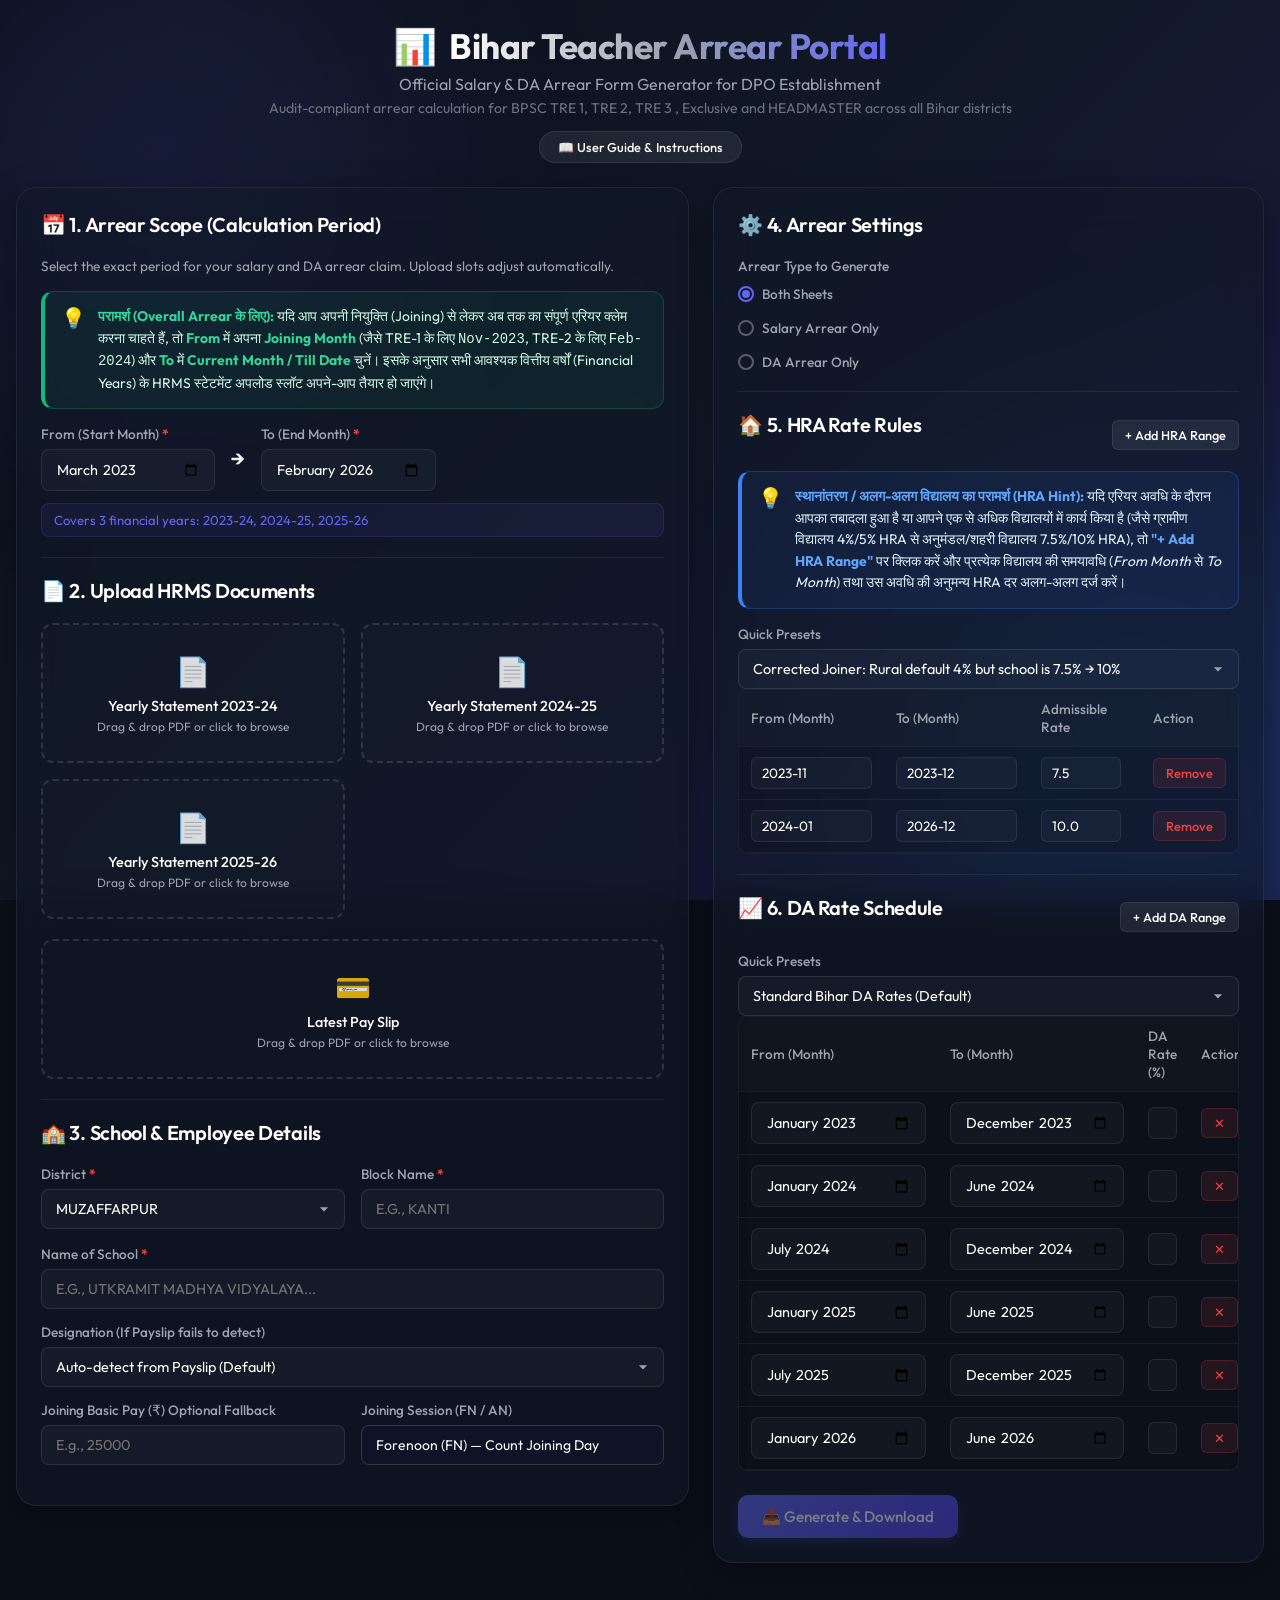
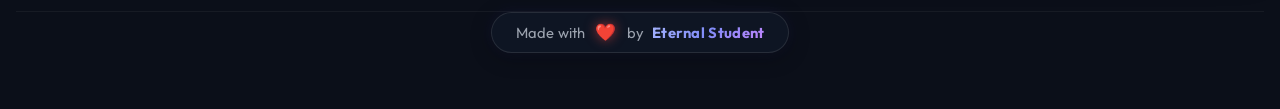
==== commit 753e86cf: "fix(ui): remove top portal badge, enhance footer with glassmorphic pill badge, and fix mobile horizo" ====
--- a/index.html
+++ b/index.html
@@ -14,7 +14,6 @@
     <div class="glass-bg"></div>
     <div class="container">
         <header>
-            <div class="portal-badge">🏛️ Education Department, Govt. of Bihar • All 38 Districts</div>
             <div class="logo-container">
                 <div class="logo-icon">📊</div>
                 <h1>Bihar Teacher Arrear Portal</h1>
@@ -267,7 +266,12 @@
         </main>
 
         <footer class="site-footer">
-            <p>Made with &lt;3 by <strong>Eternal Student</strong></p>
+            <div class="footer-pill">
+                <span class="footer-text">Made with</span>
+                <span class="footer-heart" title="Love">❤️</span>
+                <span class="footer-text">by</span>
+                <strong class="footer-author">Eternal Student</strong>
+            </div>
         </footer>
     </div>
 
--- a/style.css
+++ b/style.css
@@ -31,11 +31,11 @@
     background-attachment: fixed;
     color: var(--text-primary);
     min-height: 100vh;
-    display: flex;
-    justify-content: center;
-    align-items: center;
-    padding: 24px;
+    margin: 0;
+    padding: 24px 16px;
     overflow-x: hidden;
+    box-sizing: border-box;
+    width: 100%;
 }
 
 /* Glass background circles */
@@ -112,20 +112,7 @@
     color: var(--text-secondary);
 }
 
-.portal-badge {
-    display: inline-flex;
-    align-items: center;
-    gap: 6px;
-    padding: 5px 16px;
-    border-radius: 20px;
-    font-size: 0.82rem;
-    font-weight: 600;
-    letter-spacing: 0.3px;
-    background: rgba(99, 102, 241, 0.15);
-    border: 1px solid rgba(99, 102, 241, 0.35);
-    color: #c7d2fe;
-    margin-bottom: 12px;
-}
+
 
 .portal-desc {
     font-size: 0.88rem;
@@ -144,6 +131,10 @@
     font-size: 0.87rem;
     line-height: 1.55;
     transition: all 0.2s ease;
+    word-break: break-word;
+    overflow-wrap: break-word;
+    box-sizing: border-box;
+    max-width: 100%;
 }
 
 .guidance-icon {
@@ -196,6 +187,10 @@
     grid-template-columns: 1.1fr 0.9fr;
     gap: 24px;
     align-items: start;
+    width: 100%;
+    min-width: 0;
+    max-width: 100%;
+    box-sizing: border-box;
 }
 
 @media (max-width: 1024px) {
@@ -214,6 +209,9 @@
     -webkit-backdrop-filter: blur(20px);
     box-shadow: 0 8px 32px 0 rgba(0, 0, 0, 0.37);
     transition: transform 0.3s ease, box-shadow 0.3s ease;
+    min-width: 0;
+    max-width: 100%;
+    box-sizing: border-box;
 }
 
 .card:hover {
@@ -1050,24 +1048,75 @@
 
 /* Site Footer */
 .site-footer {
-    margin-top: 36px;
-    margin-bottom: 24px;
+    margin-top: 48px;
+    margin-bottom: 32px;
+    display: flex;
+    justify-content: center;
+    align-items: center;
     text-align: center;
-    padding: 16px;
-    color: var(--text-muted);
-    font-size: 0.9rem;
-}
-
-.site-footer p {
+    padding: 0 16px;
+    width: 100%;
+    box-sizing: border-box;
+}
+
+.footer-pill {
     display: inline-flex;
     align-items: center;
-    justify-content: center;
-    gap: 4px;
-}
-
-.site-footer strong {
-    color: #a5b4fc;
-    font-weight: 600;
+    gap: 8px;
+    padding: 10px 24px;
+    background: rgba(17, 24, 39, 0.75);
+    border: 1px solid rgba(255, 255, 255, 0.1);
+    border-radius: 9999px;
+    font-size: 0.92rem;
+    color: var(--text-secondary);
+    backdrop-filter: blur(16px);
+    -webkit-backdrop-filter: blur(16px);
+    box-shadow: 0 4px 20px rgba(0, 0, 0, 0.35), 0 0 15px rgba(99, 102, 241, 0.1);
+    transition: all 0.3s cubic-bezier(0.4, 0, 0.2, 1);
+    letter-spacing: 0.2px;
+}
+
+.footer-pill:hover {
+    border-color: rgba(99, 102, 241, 0.5);
+    box-shadow: 0 6px 25px rgba(99, 102, 241, 0.25), 0 0 20px rgba(99, 102, 241, 0.15);
+    transform: translateY(-2px);
+    color: #f8fafc;
+}
+
+.footer-text {
+    color: var(--text-secondary);
+    font-weight: 400;
+}
+
+.footer-heart {
+    display: inline-block;
+    color: #ef4444;
+    font-size: 1.05rem;
+    line-height: 1;
+    margin: 0 2px;
+    animation: heartBeat 1.8s infinite ease-in-out;
+    filter: drop-shadow(0 0 6px rgba(239, 68, 68, 0.6));
+    transition: transform 0.2s ease;
+}
+
+.footer-pill:hover .footer-heart {
+    transform: scale(1.25);
+}
+
+@keyframes heartBeat {
+    0%, 100% { transform: scale(1); }
+    14% { transform: scale(1.24); }
+    28% { transform: scale(1); }
+    42% { transform: scale(1.16); }
+    70% { transform: scale(1); }
+}
+
+.footer-author {
+    font-weight: 700;
+    background: linear-gradient(135deg, #a5b4fc 0%, #818cf8 50%, #c084fc 100%);
+    -webkit-background-clip: text;
+    -webkit-text-fill-color: transparent;
+    letter-spacing: 0.3px;
 }
 
 /* Responsive adjustments for tablet and mobile screens (<= 768px) */
@@ -1177,6 +1226,9 @@
         overflow-x: auto;
         -webkit-overflow-scrolling: touch;
         margin-bottom: 16px;
+        width: 100%;
+        max-width: 100%;
+        box-sizing: border-box;
     }
 
     .hra-table {
@@ -1194,10 +1246,15 @@
     }
 
     .site-footer {
-        margin-top: 28px;
-        margin-bottom: 16px;
-        padding: 12px;
-        font-size: 0.85rem;
+        margin-top: 36px;
+        margin-bottom: 24px;
+        padding: 0 12px;
+    }
+
+    .footer-pill {
+        padding: 8px 18px;
+        font-size: 0.86rem;
+        gap: 6px;
     }
 }
 
@@ -1222,14 +1279,6 @@
 
     .logo-icon {
         font-size: 1.8rem;
-    }
-
-    .portal-badge {
-        font-size: 0.74rem;
-        padding: 4px 10px;
-        white-space: normal;
-        text-align: center;
-        line-height: 1.35;
     }
 
     .subtitle {
@@ -1298,5 +1347,17 @@
     .guide-scroll-body {
         max-height: 50vh;
     }
-}
-
+
+    .site-footer {
+        margin-top: 28px;
+        margin-bottom: 20px;
+        padding: 0 8px;
+    }
+
+    .footer-pill {
+        padding: 8px 16px;
+        font-size: 0.82rem;
+        gap: 5px;
+    }
+}
+
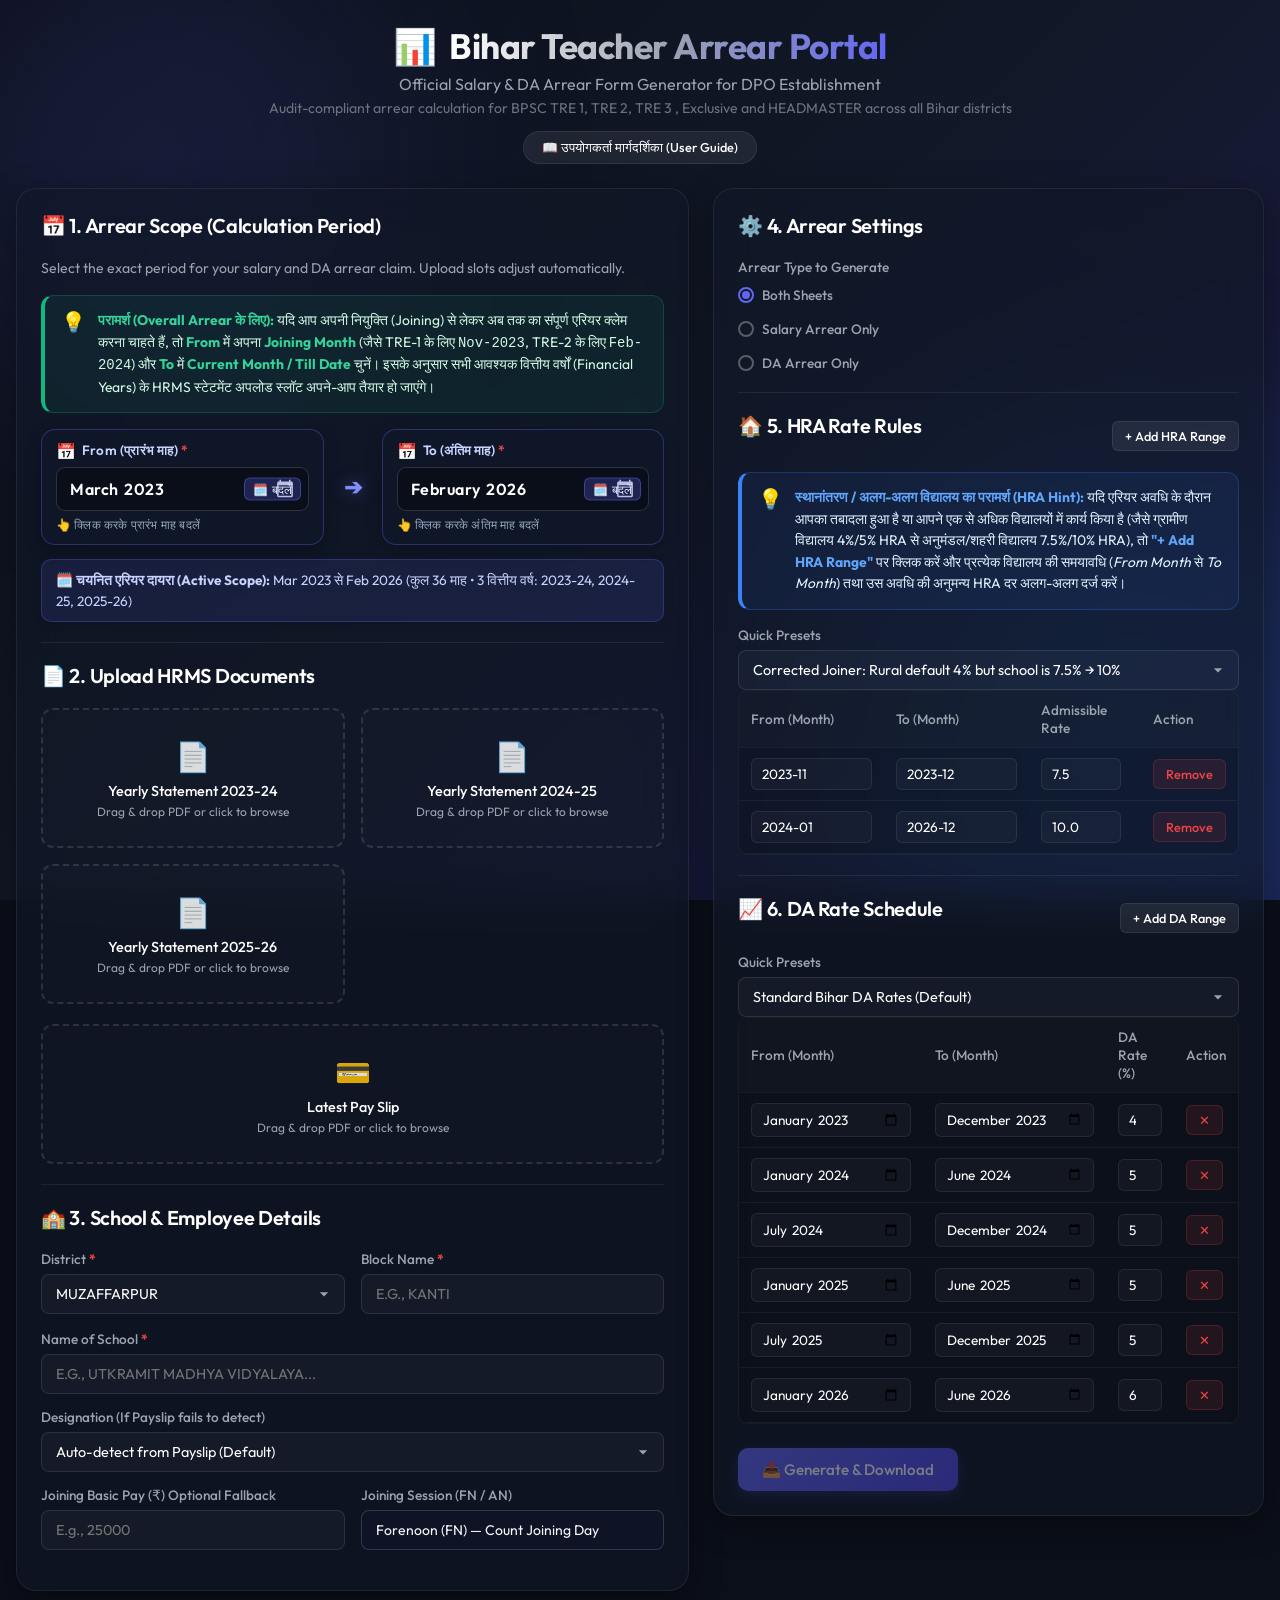
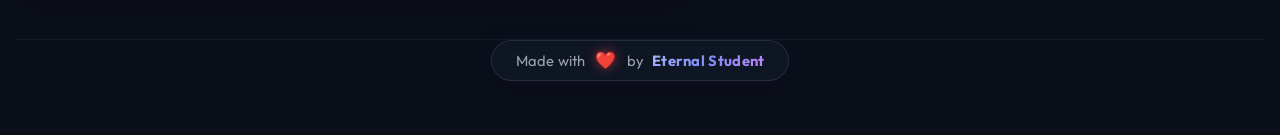
==== commit fa2ca20a: "feat(ui): redesign prominent month selector, translate user guide to Hindi, and enhance UI/UX" ====
--- a/index.html
+++ b/index.html
@@ -22,7 +22,7 @@
             <p class="portal-desc">Audit-compliant arrear calculation for BPSC TRE 1, TRE 2, TRE 3 , Exclusive and HEADMASTER  across all Bihar districts</p>
             <div style="margin-top: 14px;">
                 <button type="button" class="btn btn-secondary btn-sm" id="btn-open-guide" onclick="document.getElementById('user-guide-modal').style.display='flex'" style="border-radius: 20px; padding: 7px 18px; display: inline-flex; align-items: center; gap: 6px; cursor: pointer; font-weight: 500;">
-                    📖 User Guide & Instructions
+                    📖 उपयोगकर्ता मार्गदर्शिका (User Guide)
                 </button>
             </div>
         </header>
@@ -43,17 +43,41 @@
                     </div>
 
                     <div class="scope-selector">
-                        <div class="input-group">
-                            <label for="scope-start">From (Start Month) <span class="required-star">*</span></label>
-                            <input type="month" id="scope-start" value="2023-03">
-                        </div>
-                        <span class="scope-arrow">→</span>
-                        <div class="input-group">
-                            <label for="scope-end">To (End Month) <span class="required-star">*</span></label>
-                            <input type="month" id="scope-end" value="2026-02">
-                        </div>
-                    </div>
-                    <div class="scope-info" id="scope-info">Covers 3 financial years: 2023-24, 2024-25, 2025-26</div>
+                        <div class="scope-input-card" id="card-scope-start">
+                            <div class="scope-input-header">
+                                <span class="scope-header-icon">📅</span>
+                                <label for="scope-start">From (प्रारंभ माह) <span class="required-star">*</span></label>
+                            </div>
+                            <div class="scope-input-wrapper">
+                                <input type="month" id="scope-start" value="2023-03" title="माह चुनने के लिए क्लिक करें (Click to pick month)">
+                                <div class="scope-picker-badge">
+                                    <span>🗓️</span>
+                                    <span class="picker-btn-text">बदलें</span>
+                                </div>
+                            </div>
+                            <div class="scope-help-text">👆 क्लिक करके प्रारंभ माह बदलें</div>
+                        </div>
+
+                        <div class="scope-arrow-container">
+                            <span class="scope-arrow">➔</span>
+                        </div>
+
+                        <div class="scope-input-card" id="card-scope-end">
+                            <div class="scope-input-header">
+                                <span class="scope-header-icon">📅</span>
+                                <label for="scope-end">To (अंतिम माह) <span class="required-star">*</span></label>
+                            </div>
+                            <div class="scope-input-wrapper">
+                                <input type="month" id="scope-end" value="2026-02" title="माह चुनने के लिए क्लिक करें (Click to pick month)">
+                                <div class="scope-picker-badge">
+                                    <span>🗓️</span>
+                                    <span class="picker-btn-text">बदलें</span>
+                                </div>
+                            </div>
+                            <div class="scope-help-text">👆 क्लिक करके अंतिम माह बदलें</div>
+                        </div>
+                    </div>
+                    <div class="scope-info" id="scope-info">🗓️ चयनित एरियर दायरा: March 2023 से February 2026 (कुल 36 माह • 3 वित्तीय वर्ष: 2023-24, 2024-25, 2025-26)</div>
                     
                     <div class="section-divider"></div>
 
@@ -313,48 +337,48 @@
             <button class="modal-close-btn" id="btn-close-guide" onclick="document.getElementById('user-guide-modal').style.display='none'">×</button>
             <div class="modal-header-box">
                 <div class="modal-icon">📖</div>
-                <h2>Portal User Guide & Instructions</h2>
-                <p>Complete guide to generating audit-compliant Bihar Teacher Arrear Forms (All 38 Districts)</p>
+                <h2>पोर्टल मार्गदर्शिका एवं आवश्यक निर्देश</h2>
+                <p>बिहार के सभी 38 जिलों के शिक्षकों (TRE 1, TRE 2, TRE 3, विशिष्ट शिक्षक एवं प्रधानाध्यापक) हेतु DPO स्थापना ऑडिट-सम्मत एरियर गणना मार्गदर्शिका</p>
             </div>
             
             <div class="guide-scroll-body">
                 <div class="guide-section">
-                    <h3>🚀 1. Prerequisites (Documents Needed)</h3>
+                    <h3>🚀 1. आवश्यक दस्तावेज (Prerequisites Documents)</h3>
                     <ul>
-                        <li><strong>Latest Pay Slip PDF:</strong> Auto-extracts Name, PRAN, PAN, Bank Account, IFSC, and Date of Joining (DOJ).</li>
-                        <li><strong>Yearly Payment Statement PDFs:</strong> Auto-extracts monthly drawn salary. Supports full 12-month or ongoing/partial FY statements.</li>
+                        <li><strong>नवीनतम पे-स्लिप (Latest Pay Slip PDF):</strong> इससे आपका नाम, PRAN नंबर, PAN, बैंक खाता संख्या, IFSC कोड और योगदान तिथि (DOJ) अपने-आप निष्कासित (Auto-extract) हो जाती है।</li>
+                        <li><strong>वार्षिक भुगतान विवरणी (HRMS Yearly Payment Statements PDF):</strong> इससे प्रत्येक माह का आहरित (drawn) वेतन स्वतः प्राप्त होता है। यह 12 माह के पूर्ण वित्तीय वर्ष अथवा चालू/अपूर्ण वित्तीय वर्ष दोनों के स्टेटमेंट को सपोर्ट करता है।</li>
                     </ul>
                 </div>
 
                 <div class="guide-section">
-                    <h3>📑 2. Step-by-Step Instructions</h3>
+                    <h3>📑 2. चरण-दर-चरण प्रक्रिया (Step-by-Step Instructions)</h3>
                     <ol>
-                        <li><strong>Arrear Scope:</strong> Select From & To months. <em>Recommendation:</em> Set From month to your joining month and To month to till date for an overall complete claim. Upload slots adjust automatically.</li>
-                        <li><strong>Upload PDFs:</strong> Drag & drop or browse your HRMS statements and pay slip.</li>
-                        <li><strong>District & School Details:</strong> Select your District (supports all 38 districts of Bihar) and enter Block Name and School Name. All names are automatically formatted in capital letters on the official DPO format.</li>
-                        <li><strong>Designation & Basic Fallbacks:</strong> If payslip fails to auto-detect designation, select it manually. If joining month was partial or non-standard, enter your <em>Joining Basic Pay (₹)</em> to lock in the statutory Fitment Matrix step.</li>
-                        <li><strong>HRA Rates & Multi-School Transfers:</strong> Choose HRA presets (4%→5%, 7.5%→10%, or Corrected Joiner). If you transferred between rural and urban schools during the arrear period, add separate rows for each school's period.</li>
+                        <li><strong>एरियर दायरा (Arrear Scope):</strong> <strong>From (प्रारंभ माह)</strong> एवं <strong>To (अंतिम माह)</strong> चुनें। <em>परामर्श:</em> संपूर्ण एरियर क्लेम करने हेतु अपने योगदान माह (Joining Month) से वर्तमान माह (Till Date) तक चुनें। इसके अनुसार अपलोड स्लॉट स्वतः तैयार होंगे।</li>
+                        <li><strong>दस्तावेज अपलोड करें (Upload PDFs):</strong> संबंधित वित्तीय वर्षों के HRMS स्टेटमेंट और नवीनतम पे-स्लिप PDF को ड्रैग एवं ड्रॉप करें या ब्राउज़ करके चुनें।</li>
+                        <li><strong>जिला, प्रखंड एवं विद्यालय विवरण:</strong> अपना जिला चुनें (बिहार के सभी 38 जिले उपलब्ध हैं) तथा प्रखंड (Block) एवं विद्यालय (School) का नाम दर्ज करें। आधिकारिक DPO फॉर्मेट पर सभी विवरण स्वतः बड़े अक्षरों (CAPITAL) में लिखे जाएंगे।</li>
+                        <li><strong>पदनाम एवं मूल वेतन (Designation & Basic Fallback):</strong> यदि पे-स्लिप से पदनाम स्वतः डिटेक्ट न हो तो ड्रॉपडाउन से चुनें। यदि योगदान माह आंशिक या असामान्य था, तो अपना <em>Joining Basic Pay (₹)</em> दर्ज करें जिससे वैधानिक 7th Pay Matrix स्तर लॉक हो सके।</li>
+                        <li><strong>HRA दरें एवं स्थानांतरण (HRA Rates & Multi-School):</strong> उपयुक्त HRA प्रीसेट चुनें (4%→5%, 7.5%→10%, या संशोधित)। यदि एरियर अवधि के दौरान आपका ग्रामीण से अनुमंडल/शहरी विद्यालय में तबादला हुआ है, तो <strong>"+ Add HRA Range"</strong> जोड़कर अलग-अलग अवधि की दरें दर्ज करें।</li>
                     </ol>
                 </div>
 
                 <div class="guide-section">
-                    <h3>🧮 3. Excel Formulas & Arrear Deduction</h3>
-                    <p>The generated Excel embeds live formulas matching official DPO formats:</p>
+                    <h3>🧮 3. एक्सेल फॉर्मूला एवं एरियर कटौती (Excel Formulas & Rules)</h3>
+                    <p>जेनरेट की गई एक्सेल शीट में आधिकारिक DPO फॉर्मेट के अनुसार लाइव फॉर्मूले अंतर्निहित हैं:</p>
                     <ul>
-                        <li><strong>Admissible Net:</strong> <code>Gross - NPS - GIS - Professional Tax</code></li>
-                        <li><strong>Drawn Net:</strong> <code>Regular Drawn Gross - NPS - GIS</code></li>
-                        <li><strong>Arrear Row:</strong> If an arrear bill was drawn in a month, an <em>Arrear Row</em> is added right below that month. Arrear Gross is placed under Basic, Arrear NPS under NPS, and Arrear Net under Net Amount.</li>
-                        <li><strong>Net Difference:</strong> Automatically subtracts Arrear Row Net from total arrear payable.</li>
+                        <li><strong>अनुमन्य शुद्ध वेतन (Admissible Net):</strong> <code>Gross - NPS - GIS - Professional Tax</code></li>
+                        <li><strong>आहरित शुद्ध वेतन (Drawn Net):</strong> <code>Regular Drawn Gross - NPS - GIS</code></li>
+                        <li><strong>पूर्व में आहरित एरियर (Arrear Row):</strong> यदि किसी माह में पूर्व में कोई एरियर बिल आहरित हुआ था, तो उस माह के ठीक नीचे एक <em>Arrear Row</em> जोड़ी जाती है। एरियर ग्रॉस को बेसिक में, एरियर NPS को NPS में और शुद्ध राशि को Net Amount में रखा जाता है।</li>
+                        <li><strong>देय शुद्ध एरियर (Net Difference):</strong> कुल अनुमन्य राशि में से नियमित आहरित तथा पूर्व में आहरित एरियर की शुद्ध राशि स्वतः घटाई जाती है।</li>
                     </ul>
                 </div>
 
                 <div class="guide-section warning-guide-box">
-                    <h3>🛠️ 4. Manual Verification & Troubleshooting</h3>
-                    <p><strong>Value Discrepancy Tip:</strong> If any month in the generated Excel has a discrepancy compared to your official records, verify that month against your HRMS Yearly Payment Statement. You can directly paste or type the correct drawn value into the Excel sheet — all formulas will instantly recalculate the totals automatically!</p>
-                </div>
-            </div>
-
-            <button class="btn btn-primary" id="btn-guide-ok" onclick="document.getElementById('user-guide-modal').style.display='none'" style="margin-top: 16px; width: 100%;">Got it, Close</button>
+                    <h3>🛠️ 4. सत्यापन एवं सुधार (Verification & Troubleshooting)</h3>
+                    <p><strong>आहरित वेतन में अंतर होने पर सुझाव:</strong> यदि जेनरेट की गई एक्सेल शीट के किसी माह के आहरित मान में आपके बैंक/ट्रेजरी रिकॉर्ड की तुलना में कोई अंतर दिखे, तो अपनी HRMS Yearly Payment Statement से मिलान करें। आप एक्सेल शीट में सीधे सही आहरित मान टाइप या पेस्ट कर सकते हैं — सभी फॉर्मूले और कुल योग (Totals) तुरंत अपने-आप पुनः परिकलित हो जाएंगे!</p>
+                </div>
+            </div>
+
+            <button class="btn btn-primary" id="btn-guide-ok" onclick="document.getElementById('user-guide-modal').style.display='none'" style="margin-top: 16px; width: 100%;">समझ गया, बंद करें (Close)</button>
         </div>
     </div>
 </body>
--- a/style.css
+++ b/style.css
@@ -785,50 +785,160 @@
     box-shadow: 0 0 10px rgba(99, 102, 241, 0.5);
 }
 
-/* Arrear Scope Section */
+/* Arrear Scope Section & Prominent Month Selector */
 .scope-description {
-    font-size: 0.85rem;
+    font-size: 0.88rem;
     color: var(--text-secondary);
     margin-bottom: 16px;
+    line-height: 1.5;
 }
 
 .scope-selector {
     display: flex;
     align-items: center;
     gap: 16px;
-    margin-bottom: 12px;
-}
-
-.scope-arrow {
-    color: var(--primary-color);
-    font-size: 1.3rem;
+    margin-bottom: 14px;
+    width: 100%;
+    box-sizing: border-box;
+}
+
+.scope-input-card {
+    flex: 1;
+    background: rgba(15, 23, 42, 0.75);
+    border: 1.5px solid rgba(99, 102, 241, 0.35);
+    border-radius: 14px;
+    padding: 12px 14px;
+    cursor: pointer;
+    transition: all 0.25s ease;
+    box-shadow: 0 4px 16px rgba(0, 0, 0, 0.25);
+    box-sizing: border-box;
+    position: relative;
+}
+
+.scope-input-card:hover {
+    border-color: #818cf8;
+    background: rgba(30, 27, 75, 0.45);
+    box-shadow: 0 6px 20px rgba(99, 102, 241, 0.25);
+    transform: translateY(-2px);
+}
+
+.scope-input-card:focus-within {
+    border-color: #6366f1;
+    box-shadow: 0 0 0 3px rgba(99, 102, 241, 0.25), 0 8px 24px rgba(99, 102, 241, 0.3);
+}
+
+.scope-input-header {
+    display: flex;
+    align-items: center;
+    gap: 6px;
+    margin-bottom: 8px;
+}
+
+.scope-header-icon {
+    font-size: 1rem;
+    line-height: 1;
+}
+
+.scope-input-header label {
+    font-size: 0.84rem;
     font-weight: 600;
-}
-
-.scope-info {
-    font-size: 0.82rem;
-    color: var(--accent-color);
-    padding: 8px 12px;
-    background: rgba(99, 102, 241, 0.08);
-    border: 1px solid rgba(99, 102, 241, 0.15);
-    border-radius: 8px;
-    margin-bottom: 8px;
-}
-
-input[type="month"] {
-    background: rgba(255, 255, 255, 0.03);
-    border: 1px solid rgba(255, 255, 255, 0.08);
-    border-radius: 8px;
-    padding: 10px 14px;
+    color: #c7d2fe;
+    letter-spacing: 0.2px;
+    cursor: pointer;
+}
+
+.scope-input-wrapper {
+    position: relative;
+    display: flex;
+    align-items: center;
+    width: 100%;
+}
+
+.scope-input-wrapper input[type="month"] {
+    background: rgba(0, 0, 0, 0.35);
+    border: 1px solid rgba(255, 255, 255, 0.15);
+    border-radius: 9px;
+    padding: 10px 42px 10px 12px;
     color: #ffffff;
     font-family: inherit;
-    font-size: 0.9rem;
+    font-size: 1rem;
+    font-weight: 600;
     outline: none;
     width: 100%;
-}
-
-input[type="month"]:focus {
-    border-color: var(--accent-color);
+    cursor: pointer;
+    letter-spacing: 0.5px;
+    transition: all 0.2s ease;
+    box-sizing: border-box;
+}
+
+.scope-input-wrapper input[type="month"]::-webkit-calendar-picker-indicator {
+    cursor: pointer;
+    filter: invert(1) brightness(1.5);
+    opacity: 0.85;
+    position: absolute;
+    right: 12px;
+    top: 50%;
+    transform: translateY(-50%);
+    width: 20px;
+    height: 20px;
+}
+
+.scope-input-wrapper input[type="month"]:hover {
+    border-color: rgba(99, 102, 241, 0.6);
+    background: rgba(0, 0, 0, 0.5);
+}
+
+.scope-picker-badge {
+    position: absolute;
+    right: 8px;
+    top: 50%;
+    transform: translateY(-50%);
+    pointer-events: none;
+    display: flex;
+    align-items: center;
+    gap: 4px;
+    padding: 3px 8px;
+    background: rgba(99, 102, 241, 0.25);
+    border: 1px solid rgba(99, 102, 241, 0.45);
+    border-radius: 6px;
+    font-size: 0.75rem;
+    color: #e0e7ff;
+    font-weight: 500;
+}
+
+.scope-help-text {
+    display: block;
+    margin-top: 6px;
+    font-size: 0.75rem;
+    color: #94a3b8;
+    letter-spacing: 0.2px;
+}
+
+.scope-arrow-container {
+    display: flex;
+    align-items: center;
+    justify-content: center;
+    padding: 0 4px;
+}
+
+.scope-arrow {
+    color: #818cf8;
+    font-size: 1.4rem;
+    font-weight: 700;
+    filter: drop-shadow(0 0 8px rgba(99, 102, 241, 0.5));
+}
+
+.scope-info {
+    font-size: 0.85rem;
+    color: #c7d2fe;
+    padding: 10px 14px;
+    background: rgba(99, 102, 241, 0.12);
+    border: 1px solid rgba(99, 102, 241, 0.3);
+    border-radius: 10px;
+    margin-bottom: 12px;
+    line-height: 1.5;
+    box-shadow: 0 2px 10px rgba(0, 0, 0, 0.15);
+    box-sizing: border-box;
 }
 
 /* Fitment Badge */
@@ -1176,15 +1286,22 @@
         gap: 10px;
     }
 
-    .scope-selector .input-group {
+    .scope-input-card {
         width: 100%;
+        padding: 12px 14px;
+    }
+
+    .scope-arrow-container {
+        padding: 4px 0;
+        display: flex;
+        justify-content: center;
     }
 
     .scope-arrow {
         align-self: center;
         transform: rotate(90deg);
         margin: 2px 0;
-        font-size: 1.2rem;
+        font-size: 1.3rem;
     }
 
     .radio-group {
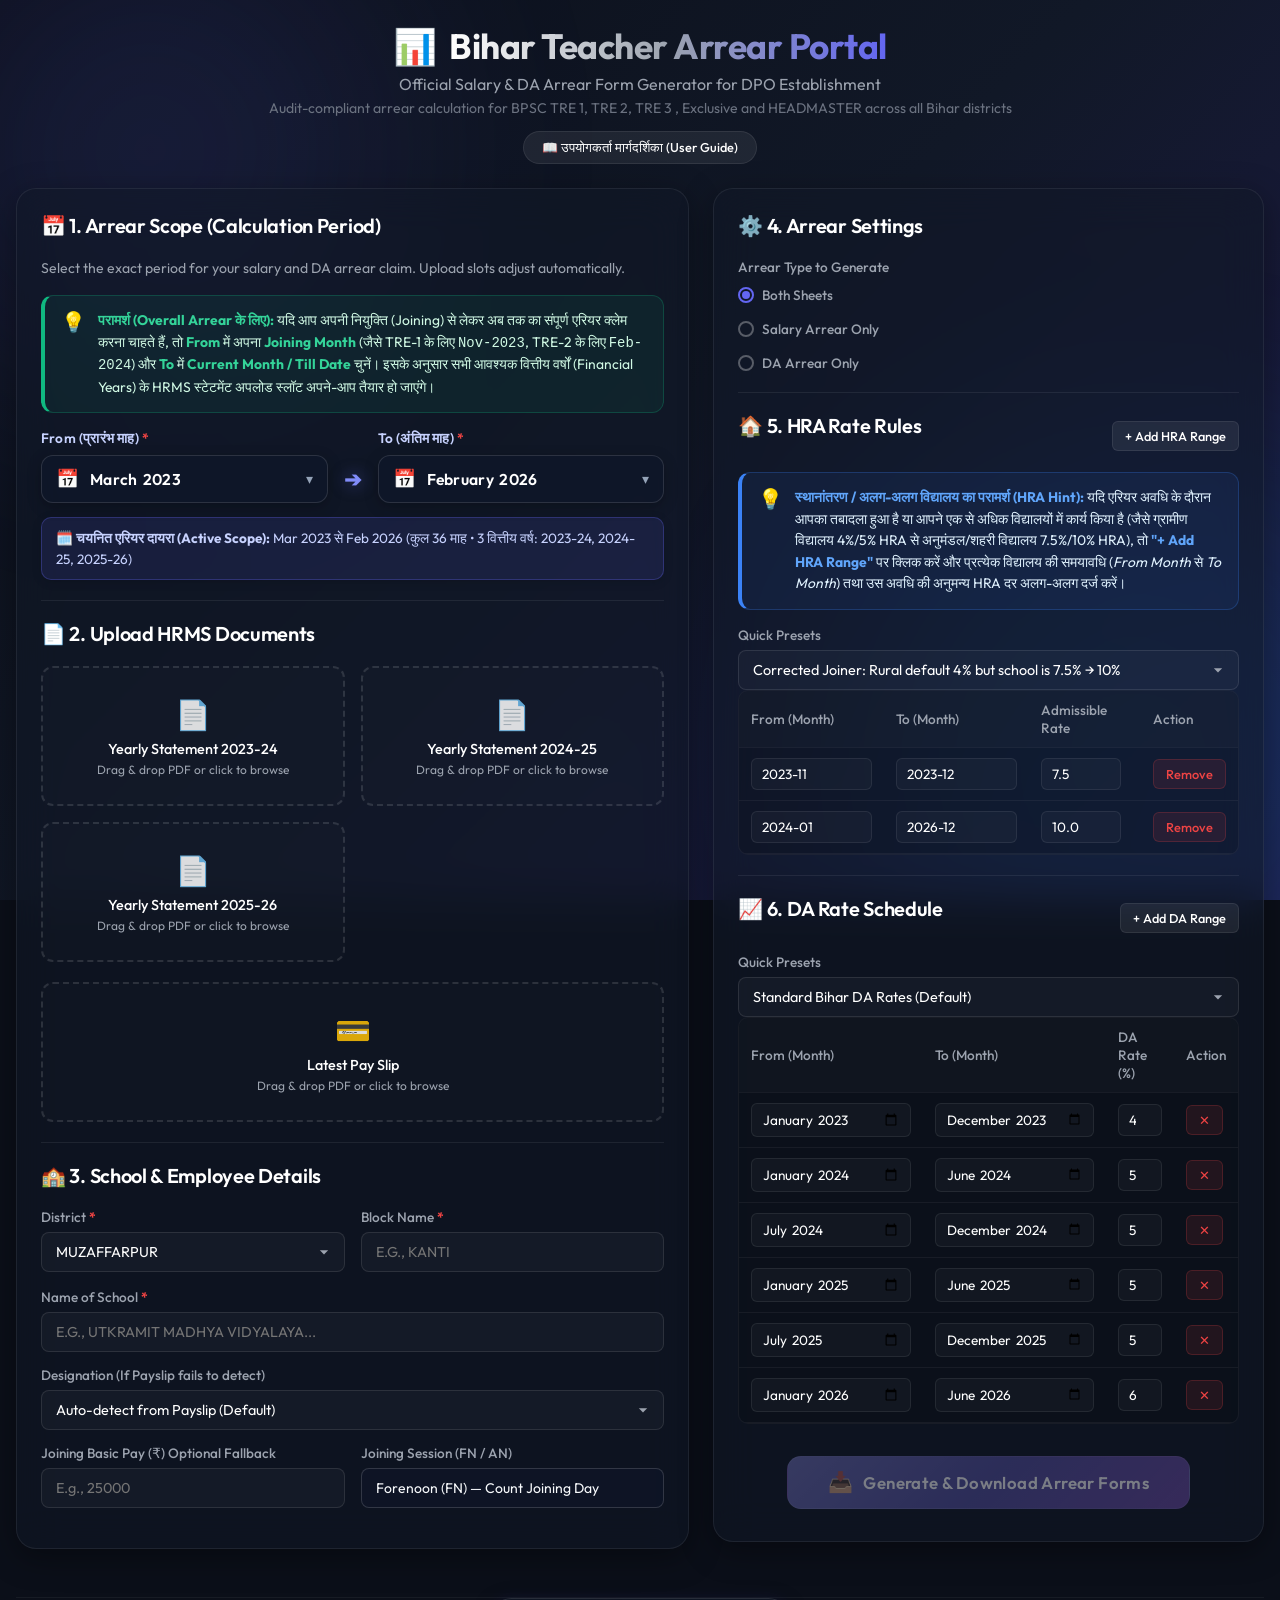
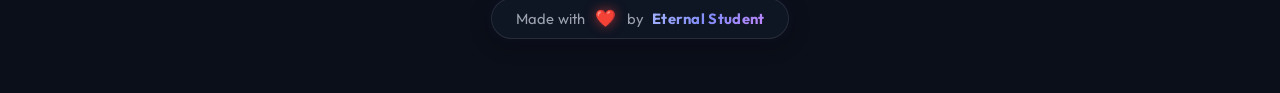
==== commit 1a81152a: "feat(ui): redesign sleek top-tier month selectors with full-surface clickability and center hero gen" ====
--- a/index.html
+++ b/index.html
@@ -43,38 +43,26 @@
                     </div>
 
                     <div class="scope-selector">
-                        <div class="scope-input-card" id="card-scope-start">
-                            <div class="scope-input-header">
-                                <span class="scope-header-icon">📅</span>
-                                <label for="scope-start">From (प्रारंभ माह) <span class="required-star">*</span></label>
+                        <div class="scope-field">
+                            <label for="scope-start" class="scope-label">From (प्रारंभ माह) <span class="required-star">*</span></label>
+                            <div class="scope-box" id="box-scope-start">
+                                <span class="scope-box-icon">📅</span>
+                                <input type="month" id="scope-start" value="2023-03">
+                                <span class="scope-box-chevron">▾</span>
                             </div>
-                            <div class="scope-input-wrapper">
-                                <input type="month" id="scope-start" value="2023-03" title="माह चुनने के लिए क्लिक करें (Click to pick month)">
-                                <div class="scope-picker-badge">
-                                    <span>🗓️</span>
-                                    <span class="picker-btn-text">बदलें</span>
-                                </div>
+                        </div>
+
+                        <div class="scope-connector">
+                            <span class="scope-arrow">➔</span>
+                        </div>
+
+                        <div class="scope-field">
+                            <label for="scope-end" class="scope-label">To (अंतिम माह) <span class="required-star">*</span></label>
+                            <div class="scope-box" id="box-scope-end">
+                                <span class="scope-box-icon">📅</span>
+                                <input type="month" id="scope-end" value="2026-02">
+                                <span class="scope-box-chevron">▾</span>
                             </div>
-                            <div class="scope-help-text">👆 क्लिक करके प्रारंभ माह बदलें</div>
-                        </div>
-
-                        <div class="scope-arrow-container">
-                            <span class="scope-arrow">➔</span>
-                        </div>
-
-                        <div class="scope-input-card" id="card-scope-end">
-                            <div class="scope-input-header">
-                                <span class="scope-header-icon">📅</span>
-                                <label for="scope-end">To (अंतिम माह) <span class="required-star">*</span></label>
-                            </div>
-                            <div class="scope-input-wrapper">
-                                <input type="month" id="scope-end" value="2026-02" title="माह चुनने के लिए क्लिक करें (Click to pick month)">
-                                <div class="scope-picker-badge">
-                                    <span>🗓️</span>
-                                    <span class="picker-btn-text">बदलें</span>
-                                </div>
-                            </div>
-                            <div class="scope-help-text">👆 क्लिक करके अंतिम माह बदलें</div>
                         </div>
                     </div>
                     <div class="scope-info" id="scope-info">🗓️ चयनित एरियर दायरा: March 2023 से February 2026 (कुल 36 माह • 3 वित्तीय वर्ष: 2023-24, 2024-25, 2025-26)</div>
@@ -277,8 +265,11 @@
                         </table>
                     </div>
 
-                    <div class="actions" style="margin-top: 24px;">
-                        <button type="submit" class="btn btn-primary" id="btn-submit" disabled>📥 Generate & Download</button>
+                    <div class="actions actions-centered">
+                        <button type="submit" class="btn btn-submit-hero" id="btn-submit" disabled>
+                            <span class="btn-icon">📥</span>
+                            <span class="btn-text">Generate & Download Arrear Forms</span>
+                        </button>
                     </div>
                 </section>
             </form>
--- a/style.css
+++ b/style.css
@@ -785,7 +785,7 @@
     box-shadow: 0 0 10px rgba(99, 102, 241, 0.5);
 }
 
-/* Arrear Scope Section & Prominent Month Selector */
+/* Arrear Scope Section & Minimalist Top-Tier Month Selector */
 .scope-description {
     font-size: 0.88rem;
     color: var(--text-secondary);
@@ -794,136 +794,116 @@
 }
 
 .scope-selector {
-    display: flex;
-    align-items: center;
+    display: grid;
+    grid-template-columns: 1fr auto 1fr;
     gap: 16px;
+    align-items: end;
     margin-bottom: 14px;
     width: 100%;
     box-sizing: border-box;
 }
 
-.scope-input-card {
-    flex: 1;
-    background: rgba(15, 23, 42, 0.75);
-    border: 1.5px solid rgba(99, 102, 241, 0.35);
-    border-radius: 14px;
-    padding: 12px 14px;
-    cursor: pointer;
-    transition: all 0.25s ease;
-    box-shadow: 0 4px 16px rgba(0, 0, 0, 0.25);
-    box-sizing: border-box;
-    position: relative;
-}
-
-.scope-input-card:hover {
-    border-color: #818cf8;
-    background: rgba(30, 27, 75, 0.45);
-    box-shadow: 0 6px 20px rgba(99, 102, 241, 0.25);
-    transform: translateY(-2px);
-}
-
-.scope-input-card:focus-within {
-    border-color: #6366f1;
-    box-shadow: 0 0 0 3px rgba(99, 102, 241, 0.25), 0 8px 24px rgba(99, 102, 241, 0.3);
-}
-
-.scope-input-header {
-    display: flex;
-    align-items: center;
-    gap: 6px;
-    margin-bottom: 8px;
-}
-
-.scope-header-icon {
-    font-size: 1rem;
-    line-height: 1;
-}
-
-.scope-input-header label {
-    font-size: 0.84rem;
+.scope-field {
+    display: flex;
+    flex-direction: column;
+    gap: 8px;
+    width: 100%;
+    min-width: 0;
+}
+
+.scope-label {
+    font-size: 0.85rem;
     font-weight: 600;
     color: #c7d2fe;
     letter-spacing: 0.2px;
+}
+
+.scope-box {
+    position: relative;
+    display: flex;
+    align-items: center;
+    background: rgba(15, 23, 42, 0.75);
+    border: 1.5px solid rgba(255, 255, 255, 0.12);
+    border-radius: 12px;
+    padding: 0 14px;
+    height: 48px;
     cursor: pointer;
-}
-
-.scope-input-wrapper {
-    position: relative;
-    display: flex;
-    align-items: center;
+    transition: all 0.25s cubic-bezier(0.4, 0, 0.2, 1);
+    box-shadow: 0 4px 14px rgba(0, 0, 0, 0.25);
+    box-sizing: border-box;
+}
+
+.scope-box:hover {
+    border-color: rgba(99, 102, 241, 0.7);
+    background: rgba(30, 27, 75, 0.45);
+    box-shadow: 0 6px 22px rgba(99, 102, 241, 0.22);
+    transform: translateY(-1px);
+}
+
+.scope-box:focus-within {
+    border-color: var(--accent-color);
+    box-shadow: 0 0 0 3px rgba(99, 102, 241, 0.25), 0 6px 20px rgba(99, 102, 241, 0.3);
+}
+
+.scope-box-icon {
+    font-size: 1.15rem;
+    margin-right: 10px;
+    pointer-events: none;
+    flex-shrink: 0;
+    line-height: 1;
+}
+
+.scope-box input[type="month"] {
+    background: transparent;
+    border: none;
+    outline: none;
+    color: #ffffff;
+    font-family: inherit;
+    font-size: 0.98rem;
+    font-weight: 600;
     width: 100%;
-}
-
-.scope-input-wrapper input[type="month"] {
-    background: rgba(0, 0, 0, 0.35);
-    border: 1px solid rgba(255, 255, 255, 0.15);
-    border-radius: 9px;
-    padding: 10px 42px 10px 12px;
-    color: #ffffff;
-    font-family: inherit;
-    font-size: 1rem;
-    font-weight: 600;
-    outline: none;
+    height: 100%;
+    cursor: pointer;
+    letter-spacing: 0.3px;
+    padding: 0;
+    box-shadow: none;
+}
+
+/* Make webkit calendar picker cover the ENTIRE box so clicking ANYWHERE opens it instantly */
+.scope-box input[type="month"]::-webkit-calendar-picker-indicator {
+    position: absolute;
+    top: 0;
+    left: 0;
     width: 100%;
+    height: 100%;
+    opacity: 0;
     cursor: pointer;
-    letter-spacing: 0.5px;
-    transition: all 0.2s ease;
-    box-sizing: border-box;
-}
-
-.scope-input-wrapper input[type="month"]::-webkit-calendar-picker-indicator {
-    cursor: pointer;
-    filter: invert(1) brightness(1.5);
-    opacity: 0.85;
-    position: absolute;
-    right: 12px;
-    top: 50%;
-    transform: translateY(-50%);
-    width: 20px;
-    height: 20px;
-}
-
-.scope-input-wrapper input[type="month"]:hover {
-    border-color: rgba(99, 102, 241, 0.6);
-    background: rgba(0, 0, 0, 0.5);
-}
-
-.scope-picker-badge {
-    position: absolute;
-    right: 8px;
-    top: 50%;
-    transform: translateY(-50%);
+}
+
+.scope-box-chevron {
+    font-size: 0.85rem;
+    color: #94a3b8;
     pointer-events: none;
-    display: flex;
-    align-items: center;
-    gap: 4px;
-    padding: 3px 8px;
-    background: rgba(99, 102, 241, 0.25);
-    border: 1px solid rgba(99, 102, 241, 0.45);
-    border-radius: 6px;
-    font-size: 0.75rem;
-    color: #e0e7ff;
-    font-weight: 500;
-}
-
-.scope-help-text {
-    display: block;
-    margin-top: 6px;
-    font-size: 0.75rem;
-    color: #94a3b8;
-    letter-spacing: 0.2px;
-}
-
-.scope-arrow-container {
+    margin-left: 8px;
+    flex-shrink: 0;
+    transition: transform 0.2s ease, color 0.2s ease;
+}
+
+.scope-box:hover .scope-box-chevron {
+    color: #c7d2fe;
+    transform: translateY(1px);
+}
+
+.scope-connector {
     display: flex;
     align-items: center;
     justify-content: center;
-    padding: 0 4px;
+    height: 48px;
 }
 
 .scope-arrow {
     color: #818cf8;
-    font-size: 1.4rem;
+    font-size: 1.3rem;
     font-weight: 700;
     filter: drop-shadow(0 0 8px rgba(99, 102, 241, 0.5));
 }
@@ -939,6 +919,60 @@
     line-height: 1.5;
     box-shadow: 0 2px 10px rgba(0, 0, 0, 0.15);
     box-sizing: border-box;
+}
+
+/* Centered Top-Tier Generate & Download Action */
+.actions.actions-centered {
+    display: flex;
+    justify-content: center;
+    align-items: center;
+    margin-top: 32px;
+    margin-bottom: 8px;
+    width: 100%;
+}
+
+.btn-submit-hero {
+    min-width: 320px;
+    padding: 15px 40px;
+    font-size: 1.05rem;
+    font-weight: 600;
+    letter-spacing: 0.4px;
+    border-radius: 14px;
+    background: linear-gradient(135deg, #6366f1 0%, #4f46e5 50%, #7c3aed 100%);
+    color: #ffffff;
+    border: 1px solid rgba(255, 255, 255, 0.2);
+    box-shadow: 0 4px 20px rgba(99, 102, 241, 0.45), 0 0 15px rgba(124, 58, 237, 0.25);
+    cursor: pointer;
+    position: relative;
+    overflow: hidden;
+    display: inline-flex;
+    align-items: center;
+    justify-content: center;
+    gap: 10px;
+    transition: all 0.3s cubic-bezier(0.4, 0, 0.2, 1);
+}
+
+.btn-submit-hero:not(:disabled):hover {
+    transform: translateY(-2px) scale(1.02);
+    box-shadow: 0 8px 30px rgba(99, 102, 241, 0.6), 0 0 25px rgba(124, 58, 237, 0.4);
+    border-color: rgba(255, 255, 255, 0.4);
+}
+
+.btn-submit-hero:not(:disabled):active {
+    transform: translateY(0) scale(0.99);
+}
+
+.btn-submit-hero:disabled {
+    opacity: 0.45;
+    cursor: not-allowed;
+    filter: grayscale(0.5);
+    box-shadow: none;
+    border-color: rgba(255, 255, 255, 0.08);
+}
+
+.btn-submit-hero .btn-icon {
+    font-size: 1.25rem;
+    line-height: 1;
 }
 
 /* Fitment Badge */
@@ -1281,27 +1315,31 @@
     }
 
     .scope-selector {
-        flex-direction: column;
-        align-items: stretch;
+        grid-template-columns: 1fr;
         gap: 10px;
     }
 
-    .scope-input-card {
+    .scope-connector {
+        height: auto;
+        padding: 2px 0;
+    }
+
+    .scope-arrow {
+        transform: rotate(90deg);
+        margin: 0;
+        font-size: 1.25rem;
+    }
+
+    .actions.actions-centered {
+        margin-top: 24px;
+    }
+
+    .btn-submit-hero {
         width: 100%;
-        padding: 12px 14px;
-    }
-
-    .scope-arrow-container {
-        padding: 4px 0;
-        display: flex;
-        justify-content: center;
-    }
-
-    .scope-arrow {
-        align-self: center;
-        transform: rotate(90deg);
-        margin: 2px 0;
-        font-size: 1.3rem;
+        min-width: unset;
+        max-width: 400px;
+        padding: 14px 20px;
+        font-size: 0.98rem;
     }
 
     .radio-group {
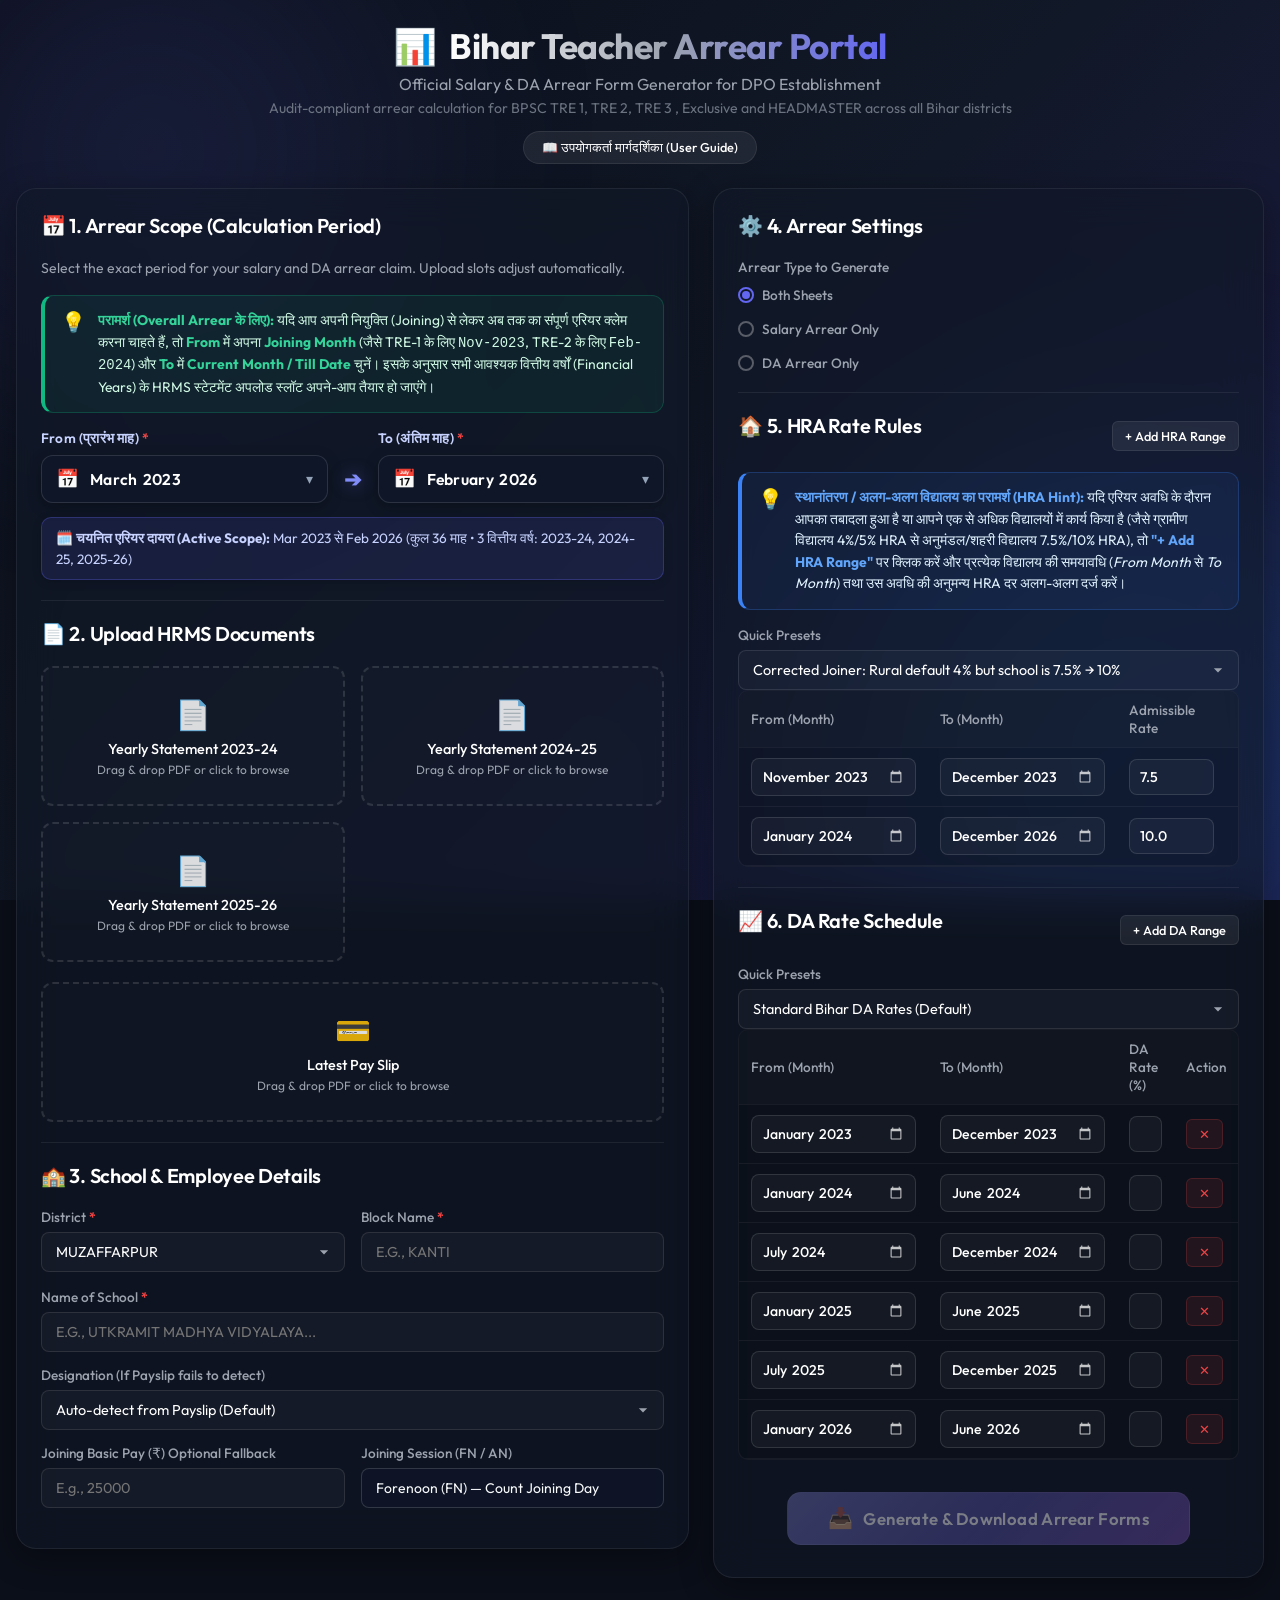
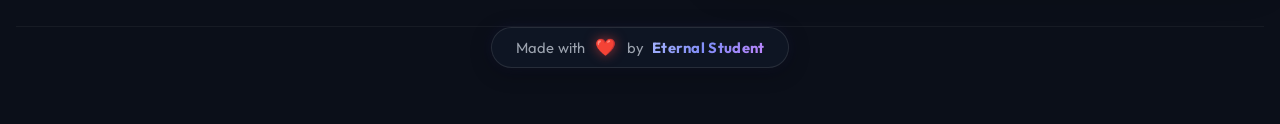
==== commit 151deb45: "fix: fix progress bar freezing bug, convert HRA inputs to month pickers, and center submit button" ====
--- a/index.html
+++ b/index.html
@@ -274,9 +274,14 @@
                 </section>
             </form>
 
-            <div class="progress-bar-container" id="progress-container" style="display: none;">
-                <div class="progress-bar" id="progress-bar"></div>
-                <div class="progress-status" id="progress-status">Uploading documents...</div>
+            <div class="progress-container" id="progress-container" style="display: none; margin-top: 24px;">
+                <div class="progress-header">
+                    <span class="progress-status" id="progress-status">Uploading documents...</span>
+                    <span class="progress-percent" id="progress-percent">0%</span>
+                </div>
+                <div class="progress-bar-bg">
+                    <div class="progress-bar-fill" id="progress-bar-fill"></div>
+                </div>
             </div>
         </main>
 
--- a/style.css
+++ b/style.css
@@ -446,19 +446,43 @@
 }
 
 .hra-table input {
-    background: rgba(255, 255, 255, 0.03);
-    border: 1px solid rgba(255, 255, 255, 0.08);
-    border-radius: 6px;
-    padding: 6px 10px;
+    background: rgba(255, 255, 255, 0.04);
+    border: 1px solid rgba(255, 255, 255, 0.12);
+    border-radius: 8px;
+    padding: 8px 10px;
     color: #ffffff;
     font-family: inherit;
-    font-size: 0.85rem;
+    font-size: 0.88rem;
+    font-weight: 500;
     width: 100%;
     outline: none;
+    transition: all 0.2s ease;
+    box-sizing: border-box;
+}
+
+.hra-table input[type="month"] {
+    cursor: pointer;
+}
+
+.hra-table input[type="month"]::-webkit-calendar-picker-indicator {
+    cursor: pointer;
+    filter: invert(1) brightness(1.4);
+    opacity: 0.75;
+    transition: opacity 0.2s ease;
+}
+
+.hra-table input[type="month"]:hover::-webkit-calendar-picker-indicator {
+    opacity: 1;
+}
+
+.hra-table input:hover {
+    border-color: rgba(99, 102, 241, 0.6);
+    background: rgba(255, 255, 255, 0.07);
 }
 
 .hra-table input:focus {
     border-color: var(--accent-color);
+    box-shadow: 0 0 0 2px rgba(99, 102, 241, 0.25);
 }
 
 /* Action buttons */
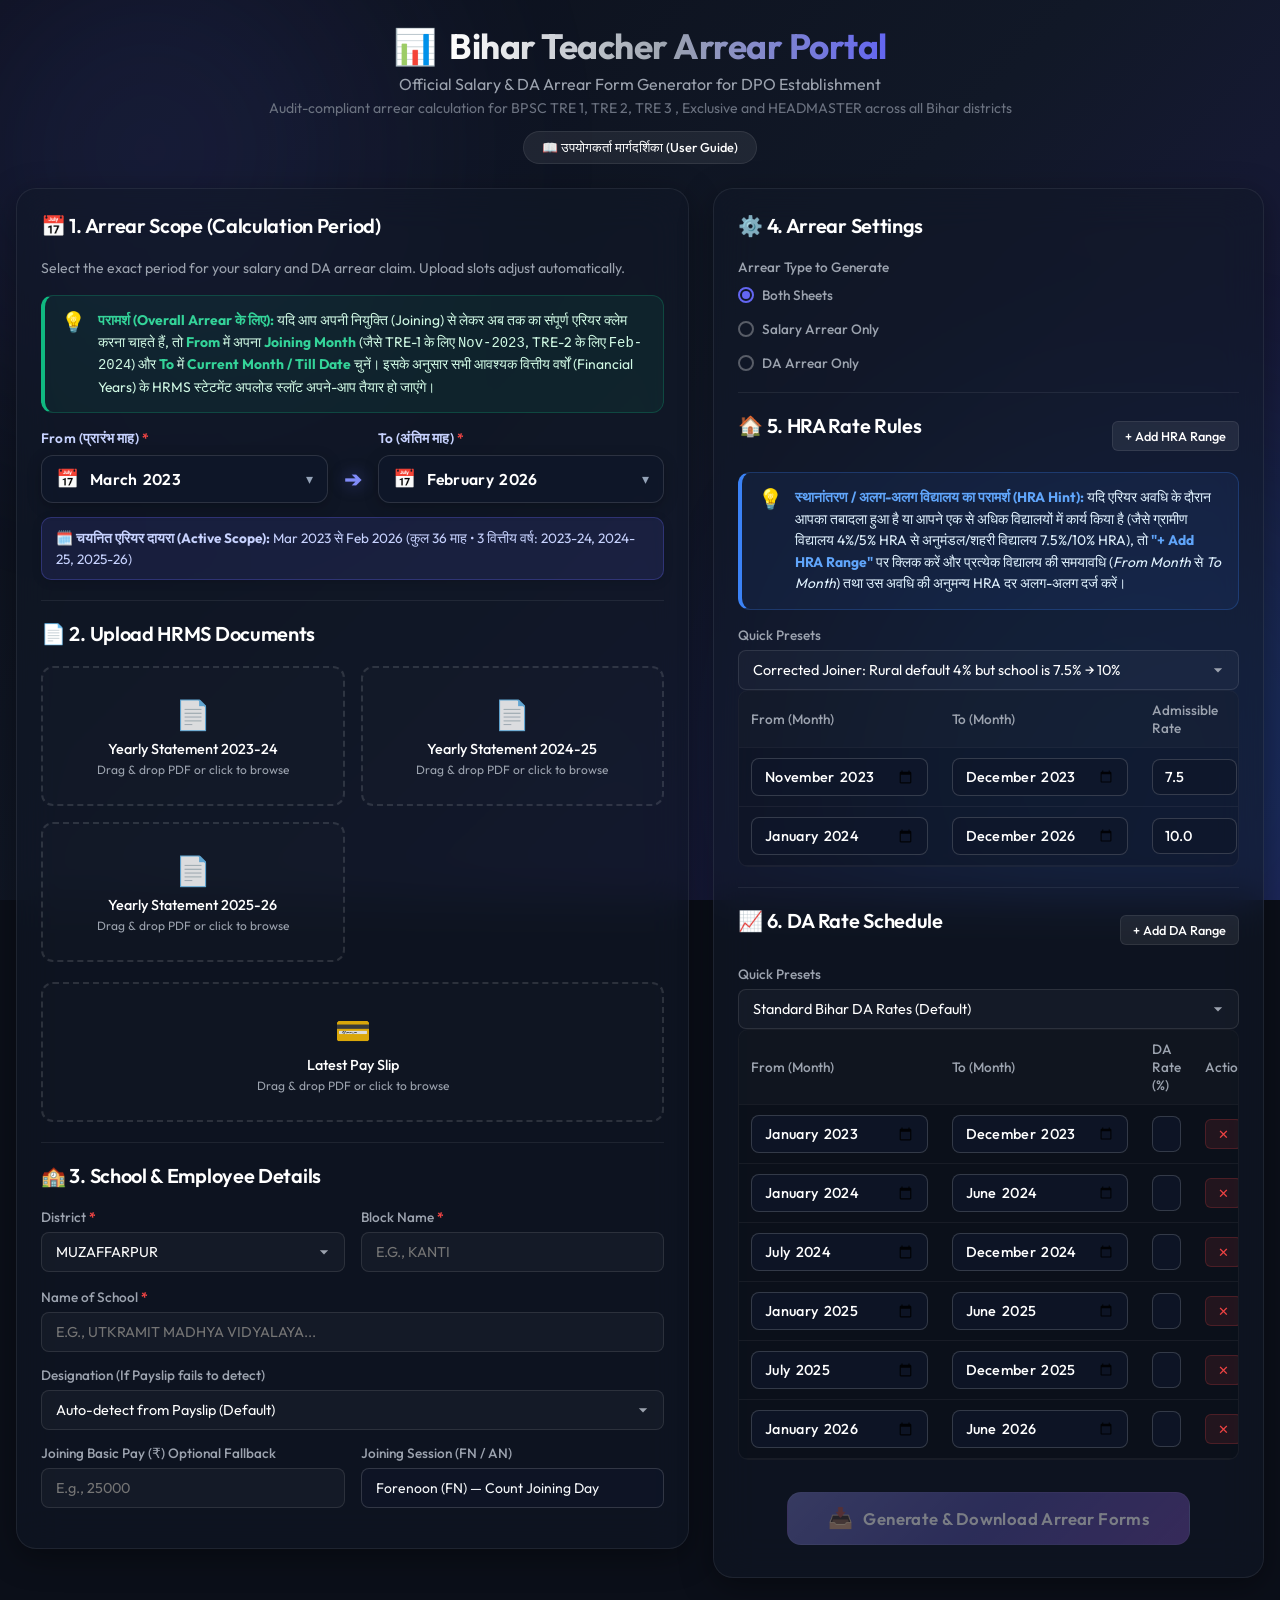
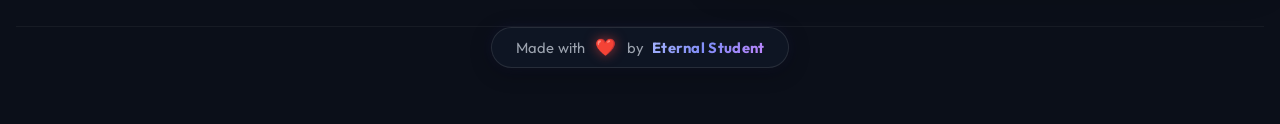
==== commit 70e9a60f: "Enhance progress bar visibility and contrast; add static fallback month pickers and cache-busting v2" ====
--- a/index.html
+++ b/index.html
@@ -7,8 +7,8 @@
     <link rel="preconnect" href="https://fonts.googleapis.com">
     <link rel="preconnect" href="https://fonts.gstatic.com" crossorigin>
     <link href="https://fonts.googleapis.com/css2?family=Outfit:wght@300;400;500;600;700&display=swap" rel="stylesheet">
-    <link rel="stylesheet" href="style.css">
-    <script src="script.js" defer></script>
+    <link rel="stylesheet" href="style.css?v=2.6">
+    <script src="script.js?v=2.6" defer></script>
 </head>
 <body>
     <div class="glass-bg"></div>
@@ -229,7 +229,18 @@
                                 </tr>
                             </thead>
                             <tbody id="hra-table-body">
-                                <!-- HRA Rows dynamically added -->
+                                <tr>
+                                    <td><input type="month" class="hra-from" value="2023-11" required></td>
+                                    <td><input type="month" class="hra-to" value="2023-12" required></td>
+                                    <td><input type="number" step="0.1" class="hra-rate" placeholder="Rate %" value="7.5" required style="width: 85px;"></td>
+                                    <td><button type="button" class="btn btn-danger btn-sm btn-delete-row">Remove</button></td>
+                                </tr>
+                                <tr>
+                                    <td><input type="month" class="hra-from" value="2024-01" required></td>
+                                    <td><input type="month" class="hra-to" value="2026-12" required></td>
+                                    <td><input type="number" step="0.1" class="hra-rate" placeholder="Rate %" value="10.0" required style="width: 85px;"></td>
+                                    <td><button type="button" class="btn btn-danger btn-sm btn-delete-row">Remove</button></td>
+                                </tr>
                             </tbody>
                         </table>
                     </div>
@@ -260,7 +271,42 @@
                                 </tr>
                             </thead>
                             <tbody id="da-table-body">
-                                <!-- DA Rows dynamically added -->
+                                <tr>
+                                    <td><input type="month" value="2023-11" class="da-from" required></td>
+                                    <td><input type="month" value="2023-12" class="da-to" required></td>
+                                    <td><input type="number" value="46.0" step="0.5" min="0" max="100" class="da-rate" placeholder="e.g. 46"></td>
+                                    <td><button type="button" class="btn btn-danger btn-sm da-remove">✕</button></td>
+                                </tr>
+                                <tr>
+                                    <td><input type="month" value="2024-01" class="da-from" required></td>
+                                    <td><input type="month" value="2024-06" class="da-to" required></td>
+                                    <td><input type="number" value="50.0" step="0.5" min="0" max="100" class="da-rate" placeholder="e.g. 50"></td>
+                                    <td><button type="button" class="btn btn-danger btn-sm da-remove">✕</button></td>
+                                </tr>
+                                <tr>
+                                    <td><input type="month" value="2024-07" class="da-from" required></td>
+                                    <td><input type="month" value="2024-12" class="da-to" required></td>
+                                    <td><input type="number" value="53.0" step="0.5" min="0" max="100" class="da-rate" placeholder="e.g. 53"></td>
+                                    <td><button type="button" class="btn btn-danger btn-sm da-remove">✕</button></td>
+                                </tr>
+                                <tr>
+                                    <td><input type="month" value="2025-01" class="da-from" required></td>
+                                    <td><input type="month" value="2025-06" class="da-to" required></td>
+                                    <td><input type="number" value="55.0" step="0.5" min="0" max="100" class="da-rate" placeholder="e.g. 55"></td>
+                                    <td><button type="button" class="btn btn-danger btn-sm da-remove">✕</button></td>
+                                </tr>
+                                <tr>
+                                    <td><input type="month" value="2025-07" class="da-from" required></td>
+                                    <td><input type="month" value="2025-12" class="da-to" required></td>
+                                    <td><input type="number" value="58.0" step="0.5" min="0" max="100" class="da-rate" placeholder="e.g. 58"></td>
+                                    <td><button type="button" class="btn btn-danger btn-sm da-remove">✕</button></td>
+                                </tr>
+                                <tr>
+                                    <td><input type="month" value="2026-01" class="da-from" required></td>
+                                    <td><input type="month" value="2026-12" class="da-to" required></td>
+                                    <td><input type="number" value="61.0" step="0.5" min="0" max="100" class="da-rate" placeholder="e.g. 61"></td>
+                                    <td><button type="button" class="btn btn-danger btn-sm da-remove">✕</button></td>
+                                </tr>
                             </tbody>
                         </table>
                     </div>
@@ -270,19 +316,19 @@
                             <span class="btn-icon">📥</span>
                             <span class="btn-text">Generate & Download Arrear Forms</span>
                         </button>
+
+                        <div class="progress-container" id="progress-container" style="display: none;">
+                            <div class="progress-header">
+                                <span class="progress-status" id="progress-status">Uploading documents...</span>
+                                <span class="progress-percent" id="progress-percent">0%</span>
+                            </div>
+                            <div class="progress-bar-bg">
+                                <div class="progress-bar-fill" id="progress-bar-fill"></div>
+                            </div>
+                        </div>
                     </div>
                 </section>
             </form>
-
-            <div class="progress-container" id="progress-container" style="display: none; margin-top: 24px;">
-                <div class="progress-header">
-                    <span class="progress-status" id="progress-status">Uploading documents...</span>
-                    <span class="progress-percent" id="progress-percent">0%</span>
-                </div>
-                <div class="progress-bar-bg">
-                    <div class="progress-bar-fill" id="progress-bar-fill"></div>
-                </div>
-            </div>
         </main>
 
         <footer class="site-footer">
--- a/style.css
+++ b/style.css
@@ -446,13 +446,13 @@
 }
 
 .hra-table input {
-    background: rgba(255, 255, 255, 0.04);
-    border: 1px solid rgba(255, 255, 255, 0.12);
+    background: rgba(15, 23, 42, 0.75);
+    border: 1.5px solid rgba(255, 255, 255, 0.16);
     border-radius: 8px;
-    padding: 8px 10px;
+    padding: 8px 12px;
     color: #ffffff;
     font-family: inherit;
-    font-size: 0.88rem;
+    font-size: 0.90rem;
     font-weight: 500;
     width: 100%;
     outline: none;
@@ -462,27 +462,33 @@
 
 .hra-table input[type="month"] {
     cursor: pointer;
+    color-scheme: dark;
+    min-width: 135px;
+    letter-spacing: 0.3px;
 }
 
 .hra-table input[type="month"]::-webkit-calendar-picker-indicator {
     cursor: pointer;
-    filter: invert(1) brightness(1.4);
-    opacity: 0.75;
-    transition: opacity 0.2s ease;
+    filter: invert(1) brightness(1.8);
+    opacity: 0.85;
+    padding: 2px;
+    transition: transform 0.15s ease, opacity 0.15s ease;
 }
 
 .hra-table input[type="month"]:hover::-webkit-calendar-picker-indicator {
     opacity: 1;
+    transform: scale(1.15);
 }
 
 .hra-table input:hover {
-    border-color: rgba(99, 102, 241, 0.6);
-    background: rgba(255, 255, 255, 0.07);
+    border-color: rgba(99, 102, 241, 0.7);
+    background: rgba(15, 23, 42, 0.95);
 }
 
 .hra-table input:focus {
     border-color: var(--accent-color);
-    box-shadow: 0 0 0 2px rgba(99, 102, 241, 0.25);
+    box-shadow: 0 0 0 2px rgba(99, 102, 241, 0.35);
+    background: rgba(15, 23, 42, 1);
 }
 
 /* Action buttons */
@@ -762,51 +768,73 @@
     font-weight: 600;
 }
 
-/* Progress Bar Styles */
+/* Progress Bar Styles - High Visibility & Contrast */
 .progress-container {
-    background: rgba(255, 255, 255, 0.03);
-    border: 1px solid rgba(255, 255, 255, 0.08);
-    border-radius: 12px;
-    padding: 15px;
-    box-shadow: 0 4px 30px rgba(0, 0, 0, 0.2);
-    backdrop-filter: blur(10px);
-    -webkit-backdrop-filter: blur(10px);
+    background: #0f172a;
+    border: 2px solid #6366f1;
+    border-radius: 14px;
+    padding: 16px 20px;
+    box-shadow: 0 12px 35px rgba(0, 0, 0, 0.85), 0 0 25px rgba(99, 102, 241, 0.4);
+    backdrop-filter: blur(16px);
+    -webkit-backdrop-filter: blur(16px);
     animation: fadeIn 0.3s ease-out;
+    width: 100%;
+    max-width: 520px;
+    box-sizing: border-box;
+    margin: 12px auto 0 auto;
 }
 
 .progress-header {
     display: flex;
     justify-content: space-between;
     align-items: center;
-    margin-bottom: 8px;
-    font-size: 0.85rem;
+    margin-bottom: 10px;
+    font-size: 0.92rem;
 }
 
 .progress-status {
-    font-weight: 500;
-    color: var(--text-secondary);
+    font-weight: 600;
+    color: #f8fafc;
+    display: flex;
+    align-items: center;
+    gap: 8px;
+    letter-spacing: 0.2px;
 }
 
 .progress-percent {
-    font-weight: 700;
-    color: var(--primary-color);
+    font-weight: 800;
+    color: #38bdf8;
+    font-family: ui-monospace, SFMono-Regular, Menlo, Monaco, Consolas, monospace;
+    font-size: 1.08rem;
+    letter-spacing: 0.5px;
+    text-shadow: 0 0 10px rgba(56, 189, 248, 0.5);
 }
 
 .progress-bar-bg {
     width: 100%;
-    height: 8px;
-    background: rgba(255, 255, 255, 0.05);
-    border-radius: 4px;
+    height: 14px;
+    background: #030712;
+    border-radius: 8px;
+    border: 1.5px solid rgba(255, 255, 255, 0.22);
     overflow: hidden;
+    padding: 2px;
+    box-sizing: border-box;
 }
 
 .progress-bar-fill {
     height: 100%;
     width: 0%;
-    background: linear-gradient(90deg, var(--primary-color), #8b5cf6);
-    border-radius: 4px;
-    transition: width 0.3s ease-in-out;
-    box-shadow: 0 0 10px rgba(99, 102, 241, 0.5);
+    background: linear-gradient(90deg, #38bdf8 0%, #6366f1 50%, #ec4899 100%);
+    background-size: 200% 100%;
+    border-radius: 5px;
+    transition: width 0.25s ease-in-out;
+    box-shadow: 0 0 14px rgba(56, 189, 248, 0.8), 0 0 8px rgba(236, 72, 153, 0.6);
+    animation: progressShimmer 2s linear infinite;
+}
+
+@keyframes progressShimmer {
+    0% { background-position: 100% 0; }
+    100% { background-position: -100% 0; }
 }
 
 /* Arrear Scope Section & Minimalist Top-Tier Month Selector */
@@ -948,8 +976,10 @@
 /* Centered Top-Tier Generate & Download Action */
 .actions.actions-centered {
     display: flex;
+    flex-direction: column;
     justify-content: center;
     align-items: center;
+    gap: 16px;
     margin-top: 32px;
     margin-bottom: 8px;
     width: 100%;
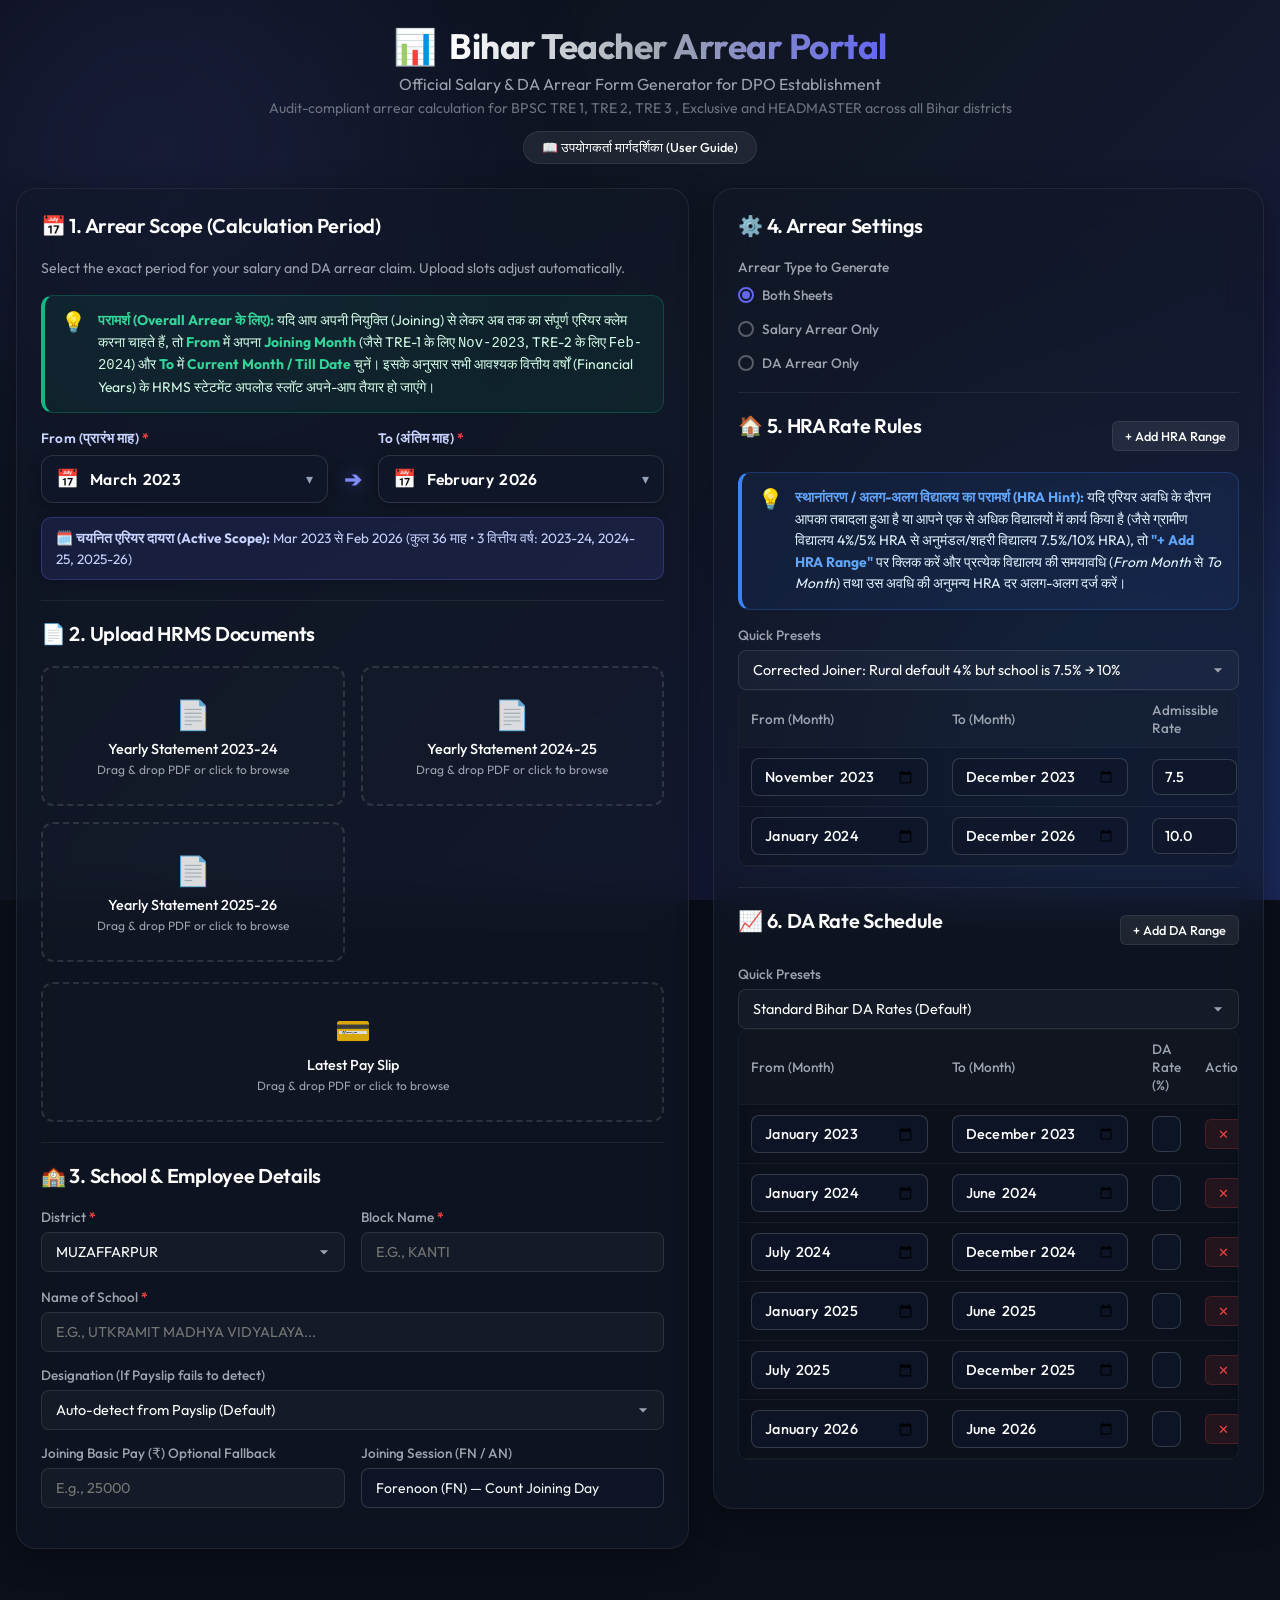
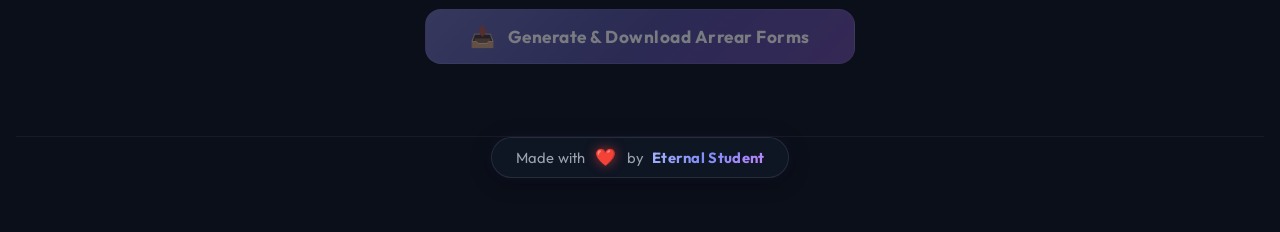
==== commit 6dfca0ce: "Overhaul progress center: centric layout spanning grid, pulsing radar ring, 16px glowing track, dyna" ====
--- a/index.html
+++ b/index.html
@@ -7,8 +7,8 @@
     <link rel="preconnect" href="https://fonts.googleapis.com">
     <link rel="preconnect" href="https://fonts.gstatic.com" crossorigin>
     <link href="https://fonts.googleapis.com/css2?family=Outfit:wght@300;400;500;600;700&display=swap" rel="stylesheet">
-    <link rel="stylesheet" href="style.css?v=2.6">
-    <script src="script.js?v=2.6" defer></script>
+    <link rel="stylesheet" href="style.css?v=3.0">
+    <script src="script.js?v=3.0" defer></script>
 </head>
 <body>
     <div class="glass-bg"></div>
@@ -310,24 +310,44 @@
                             </tbody>
                         </table>
                     </div>
-
-                    <div class="actions actions-centered">
-                        <button type="submit" class="btn btn-submit-hero" id="btn-submit" disabled>
-                            <span class="btn-icon">📥</span>
-                            <span class="btn-text">Generate & Download Arrear Forms</span>
-                        </button>
-
-                        <div class="progress-container" id="progress-container" style="display: none;">
-                            <div class="progress-header">
-                                <span class="progress-status" id="progress-status">Uploading documents...</span>
+                </section>
+
+                <!-- Centric Master Action Bar & High-Tier Progress Center (Spanning Full Layout) -->
+                <div class="actions actions-centered">
+                    <button type="submit" class="btn btn-submit-hero" id="btn-submit" disabled>
+                        <span class="btn-icon">📥</span>
+                        <span class="btn-text">Generate & Download Arrear Forms</span>
+                    </button>
+
+                    <!-- Top-Tier Interactive Progress Center -->
+                    <div class="progress-container" id="progress-container" style="display: none;">
+                        <div class="progress-top-row">
+                            <div class="progress-title-badge">
+                                <span class="progress-pulse-ring"></span>
+                                <div class="progress-status-group">
+                                    <span class="progress-heading">Generating Arrear Spreadsheet</span>
+                                    <span class="progress-status" id="progress-status">Uploading & analyzing documents...</span>
+                                </div>
+                            </div>
+                            <div class="progress-badge">
                                 <span class="progress-percent" id="progress-percent">0%</span>
                             </div>
-                            <div class="progress-bar-bg">
-                                <div class="progress-bar-fill" id="progress-bar-fill"></div>
-                            </div>
-                        </div>
-                    </div>
-                </section>
+                        </div>
+
+                        <div class="progress-bar-bg">
+                            <div class="progress-bar-fill" id="progress-bar-fill">
+                                <span class="progress-bar-light"></span>
+                            </div>
+                        </div>
+
+                        <div class="progress-steps" id="progress-steps">
+                            <div class="p-step active" id="step-1"><span class="p-step-num">1</span> HRMS Data</div>
+                            <div class="p-step" id="step-2"><span class="p-step-num">2</span> Salary Slips</div>
+                            <div class="p-step" id="step-3"><span class="p-step-num">3</span> HRA/DA Matrix</div>
+                            <div class="p-step" id="step-4"><span class="p-step-num">4</span> Excel Generation</div>
+                        </div>
+                    </div>
+                </div>
             </form>
         </main>
 
--- a/style.css
+++ b/style.css
@@ -768,73 +768,223 @@
     font-weight: 600;
 }
 
-/* Progress Bar Styles - High Visibility & Contrast */
+/* Top-Tier Interactive Progress Center Card */
 .progress-container {
-    background: #0f172a;
+    background: #0b1329;
     border: 2px solid #6366f1;
-    border-radius: 14px;
-    padding: 16px 20px;
-    box-shadow: 0 12px 35px rgba(0, 0, 0, 0.85), 0 0 25px rgba(99, 102, 241, 0.4);
-    backdrop-filter: blur(16px);
-    -webkit-backdrop-filter: blur(16px);
-    animation: fadeIn 0.3s ease-out;
+    border-radius: 18px;
+    padding: 20px 24px;
+    box-shadow: 0 20px 50px rgba(0, 0, 0, 0.85), 0 0 35px rgba(99, 102, 241, 0.4);
+    backdrop-filter: blur(20px);
+    -webkit-backdrop-filter: blur(20px);
+    animation: slideUpProgress 0.35s cubic-bezier(0.16, 1, 0.3, 1);
     width: 100%;
-    max-width: 520px;
+    max-width: 640px;
     box-sizing: border-box;
-    margin: 12px auto 0 auto;
-}
-
-.progress-header {
+    margin: 8px auto 0 auto;
+}
+
+@keyframes slideUpProgress {
+    from {
+        opacity: 0;
+        transform: translateY(14px) scale(0.98);
+    }
+    to {
+        opacity: 1;
+        transform: translateY(0) scale(1);
+    }
+}
+
+.progress-top-row {
     display: flex;
     justify-content: space-between;
     align-items: center;
-    margin-bottom: 10px;
-    font-size: 0.92rem;
+    margin-bottom: 14px;
+    gap: 16px;
+}
+
+.progress-title-badge {
+    display: flex;
+    align-items: center;
+    gap: 12px;
+}
+
+.progress-pulse-ring {
+    width: 12px;
+    height: 12px;
+    border-radius: 50%;
+    background: #38bdf8;
+    position: relative;
+    box-shadow: 0 0 10px #38bdf8;
+    flex-shrink: 0;
+}
+
+.progress-pulse-ring::after {
+    content: '';
+    position: absolute;
+    top: -4px;
+    left: -4px;
+    right: -4px;
+    bottom: -4px;
+    border-radius: 50%;
+    border: 2px solid #38bdf8;
+    animation: ringPulse 1.4s infinite cubic-bezier(0.25, 0, 0.2, 1);
+}
+
+@keyframes ringPulse {
+    0% { transform: scale(0.8); opacity: 1; }
+    100% { transform: scale(2.2); opacity: 0; }
+}
+
+.progress-status-group {
+    display: flex;
+    flex-direction: column;
+    gap: 2px;
+}
+
+.progress-heading {
+    font-size: 0.95rem;
+    font-weight: 700;
+    color: #ffffff;
+    letter-spacing: 0.3px;
 }
 
 .progress-status {
-    font-weight: 600;
-    color: #f8fafc;
-    display: flex;
-    align-items: center;
-    gap: 8px;
+    font-size: 0.84rem;
+    font-weight: 500;
+    color: #94a3b8;
     letter-spacing: 0.2px;
+}
+
+.progress-badge {
+    background: rgba(56, 189, 248, 0.12);
+    border: 1px solid rgba(56, 189, 248, 0.35);
+    border-radius: 10px;
+    padding: 6px 14px;
+    display: flex;
+    align-items: center;
+    justify-content: center;
+    flex-shrink: 0;
 }
 
 .progress-percent {
     font-weight: 800;
     color: #38bdf8;
     font-family: ui-monospace, SFMono-Regular, Menlo, Monaco, Consolas, monospace;
-    font-size: 1.08rem;
+    font-size: 1.15rem;
     letter-spacing: 0.5px;
-    text-shadow: 0 0 10px rgba(56, 189, 248, 0.5);
+    text-shadow: 0 0 12px rgba(56, 189, 248, 0.6);
 }
 
 .progress-bar-bg {
     width: 100%;
-    height: 14px;
+    height: 16px;
     background: #030712;
-    border-radius: 8px;
+    border-radius: 10px;
     border: 1.5px solid rgba(255, 255, 255, 0.22);
     overflow: hidden;
-    padding: 2px;
+    padding: 2.5px;
     box-sizing: border-box;
+    box-shadow: inset 0 2px 6px rgba(0, 0, 0, 0.8);
+    position: relative;
 }
 
 .progress-bar-fill {
     height: 100%;
     width: 0%;
-    background: linear-gradient(90deg, #38bdf8 0%, #6366f1 50%, #ec4899 100%);
+    background: linear-gradient(90deg, #38bdf8 0%, #6366f1 45%, #a855f7 75%, #ec4899 100%);
     background-size: 200% 100%;
-    border-radius: 5px;
+    border-radius: 6px;
     transition: width 0.25s ease-in-out;
-    box-shadow: 0 0 14px rgba(56, 189, 248, 0.8), 0 0 8px rgba(236, 72, 153, 0.6);
+    box-shadow: 0 0 16px rgba(56, 189, 248, 0.8), 0 0 10px rgba(236, 72, 153, 0.6);
     animation: progressShimmer 2s linear infinite;
+    position: relative;
+}
+
+.progress-bar-fill::after {
+    content: '';
+    position: absolute;
+    top: 0;
+    left: 0;
+    right: 0;
+    bottom: 0;
+    background: linear-gradient(90deg, transparent, rgba(255, 255, 255, 0.35), transparent);
+    animation: lightStreak 1.8s infinite linear;
+}
+
+@keyframes lightStreak {
+    0% { transform: translateX(-100%); }
+    100% { transform: translateX(100%); }
 }
 
 @keyframes progressShimmer {
     0% { background-position: 100% 0; }
     100% { background-position: -100% 0; }
+}
+
+/* Interactive Progress Steps Chips */
+.progress-steps {
+    display: grid;
+    grid-template-columns: repeat(4, 1fr);
+    gap: 8px;
+    margin-top: 16px;
+    padding-top: 14px;
+    border-top: 1px solid rgba(255, 255, 255, 0.08);
+}
+
+.p-step {
+    font-size: 0.76rem;
+    font-weight: 600;
+    color: #64748b;
+    background: rgba(255, 255, 255, 0.03);
+    border: 1px solid rgba(255, 255, 255, 0.08);
+    border-radius: 8px;
+    padding: 6px 8px;
+    text-align: center;
+    display: flex;
+    align-items: center;
+    justify-content: center;
+    gap: 5px;
+    transition: all 0.25s ease;
+    white-space: nowrap;
+    overflow: hidden;
+    text-overflow: ellipsis;
+}
+
+.p-step-num {
+    display: inline-flex;
+    align-items: center;
+    justify-content: center;
+    width: 16px;
+    height: 16px;
+    border-radius: 50%;
+    background: rgba(255, 255, 255, 0.08);
+    font-size: 0.70rem;
+}
+
+.p-step.active {
+    color: #38bdf8;
+    background: rgba(56, 189, 248, 0.12);
+    border-color: rgba(56, 189, 248, 0.5);
+    box-shadow: 0 0 10px rgba(56, 189, 248, 0.25);
+}
+
+.p-step.active .p-step-num {
+    background: #38bdf8;
+    color: #04101e;
+    font-weight: 800;
+}
+
+.p-step.completed {
+    color: #34d399;
+    background: rgba(52, 211, 153, 0.12);
+    border-color: rgba(52, 211, 153, 0.4);
+}
+
+.p-step.completed .p-step-num {
+    background: #10b981;
+    color: #ffffff;
+    font-weight: 800;
 }
 
 /* Arrear Scope Section & Minimalist Top-Tier Month Selector */
@@ -973,42 +1123,43 @@
     box-sizing: border-box;
 }
 
-/* Centered Top-Tier Generate & Download Action */
+/* Centered Top-Tier Generate & Download Action - Spanning Full Grid */
 .actions.actions-centered {
+    grid-column: 1 / -1;
     display: flex;
     flex-direction: column;
     justify-content: center;
     align-items: center;
-    gap: 16px;
-    margin-top: 32px;
-    margin-bottom: 8px;
+    gap: 20px;
+    margin-top: 36px;
+    margin-bottom: 24px;
     width: 100%;
 }
 
 .btn-submit-hero {
-    min-width: 320px;
-    padding: 15px 40px;
-    font-size: 1.05rem;
-    font-weight: 600;
-    letter-spacing: 0.4px;
-    border-radius: 14px;
+    min-width: 360px;
+    padding: 16px 44px;
+    font-size: 1.08rem;
+    font-weight: 700;
+    letter-spacing: 0.5px;
+    border-radius: 16px;
     background: linear-gradient(135deg, #6366f1 0%, #4f46e5 50%, #7c3aed 100%);
     color: #ffffff;
-    border: 1px solid rgba(255, 255, 255, 0.2);
-    box-shadow: 0 4px 20px rgba(99, 102, 241, 0.45), 0 0 15px rgba(124, 58, 237, 0.25);
+    border: 1.5px solid rgba(255, 255, 255, 0.25);
+    box-shadow: 0 8px 30px rgba(99, 102, 241, 0.45), 0 0 20px rgba(124, 58, 237, 0.3);
     cursor: pointer;
     position: relative;
     overflow: hidden;
     display: inline-flex;
     align-items: center;
     justify-content: center;
-    gap: 10px;
+    gap: 12px;
     transition: all 0.3s cubic-bezier(0.4, 0, 0.2, 1);
 }
 
 .btn-submit-hero:not(:disabled):hover {
-    transform: translateY(-2px) scale(1.02);
-    box-shadow: 0 8px 30px rgba(99, 102, 241, 0.6), 0 0 25px rgba(124, 58, 237, 0.4);
+    transform: translateY(-3px) scale(1.02);
+    box-shadow: 0 14px 40px rgba(99, 102, 241, 0.6), 0 0 28px rgba(124, 58, 237, 0.45);
     border-color: rgba(255, 255, 255, 0.4);
 }
 
@@ -1396,6 +1547,27 @@
         font-size: 0.98rem;
     }
 
+    .progress-container {
+        padding: 16px;
+        width: 100%;
+        max-width: 100%;
+    }
+
+    .progress-steps {
+        grid-template-columns: repeat(2, 1fr);
+        gap: 6px;
+    }
+
+    .progress-top-row {
+        flex-direction: column;
+        align-items: flex-start;
+        gap: 10px;
+    }
+
+    .progress-badge {
+        align-self: flex-end;
+    }
+
     .radio-group {
         flex-direction: column;
         gap: 10px;
